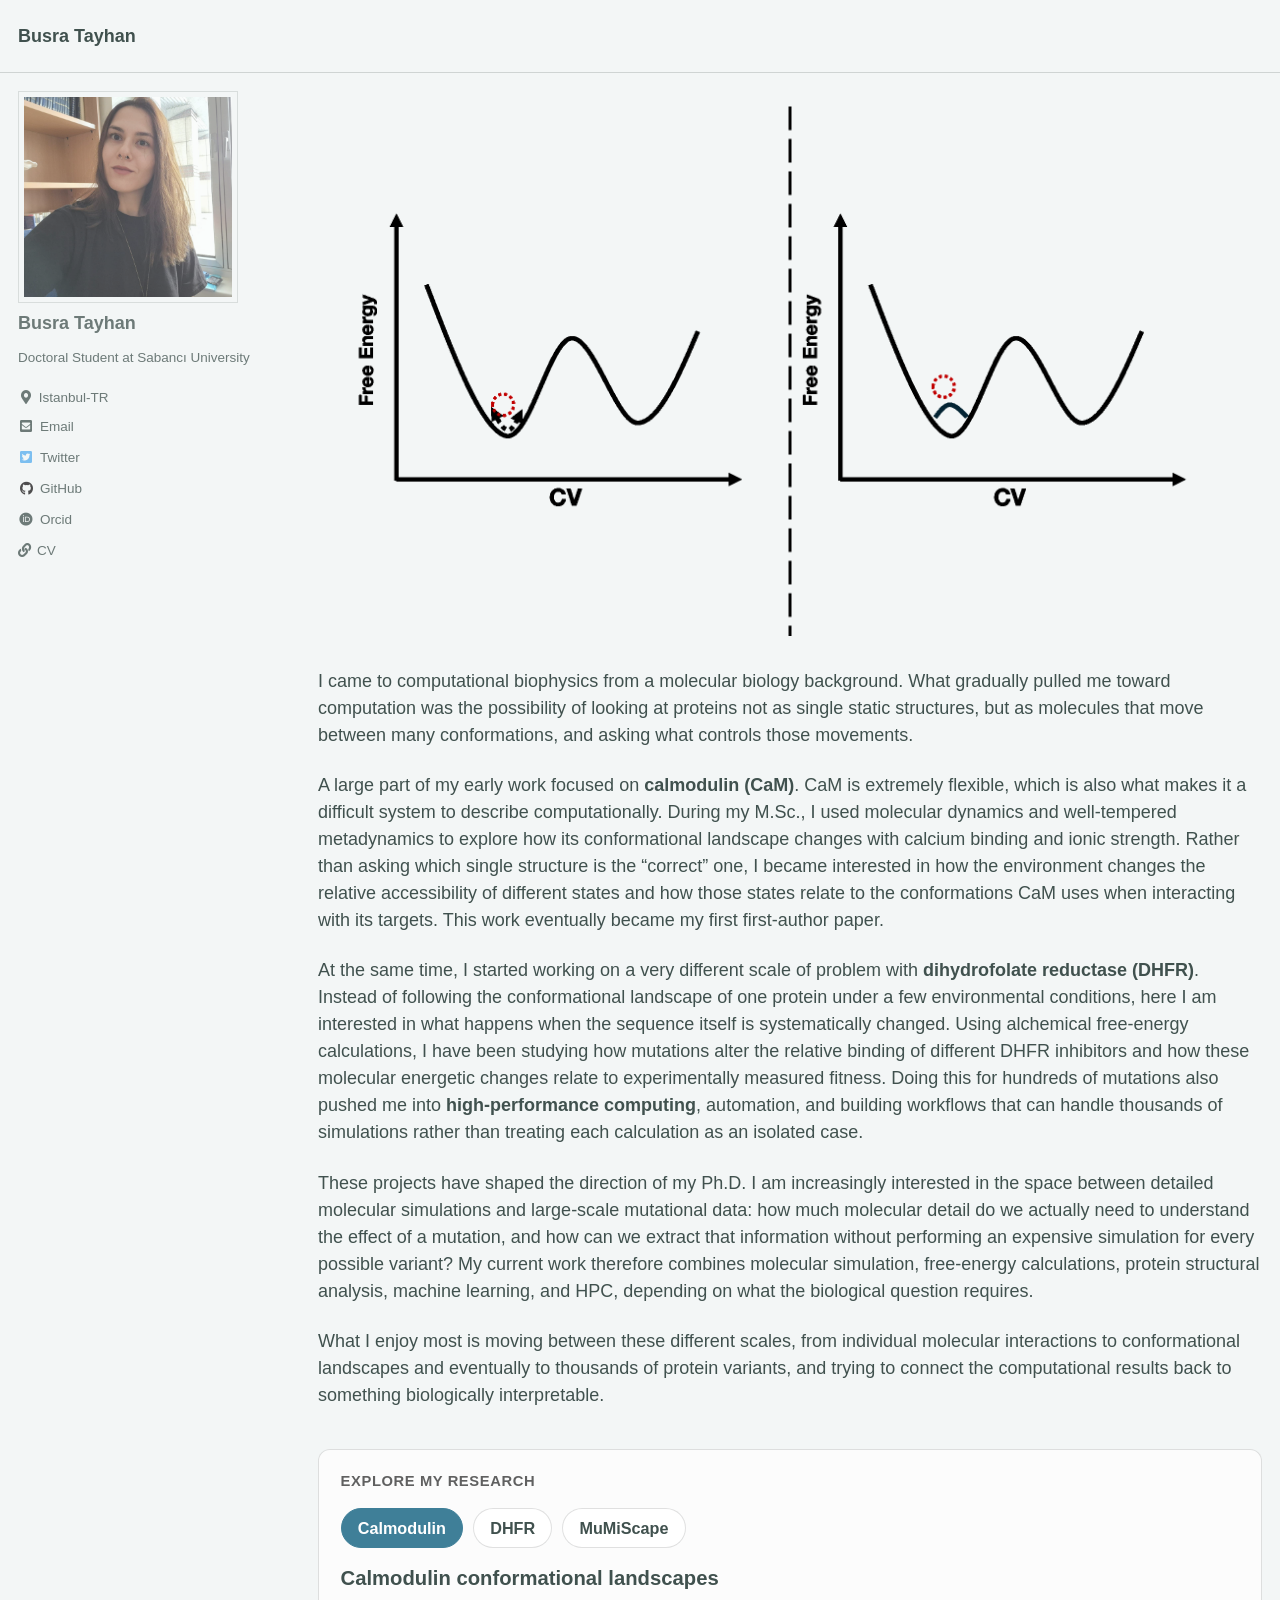
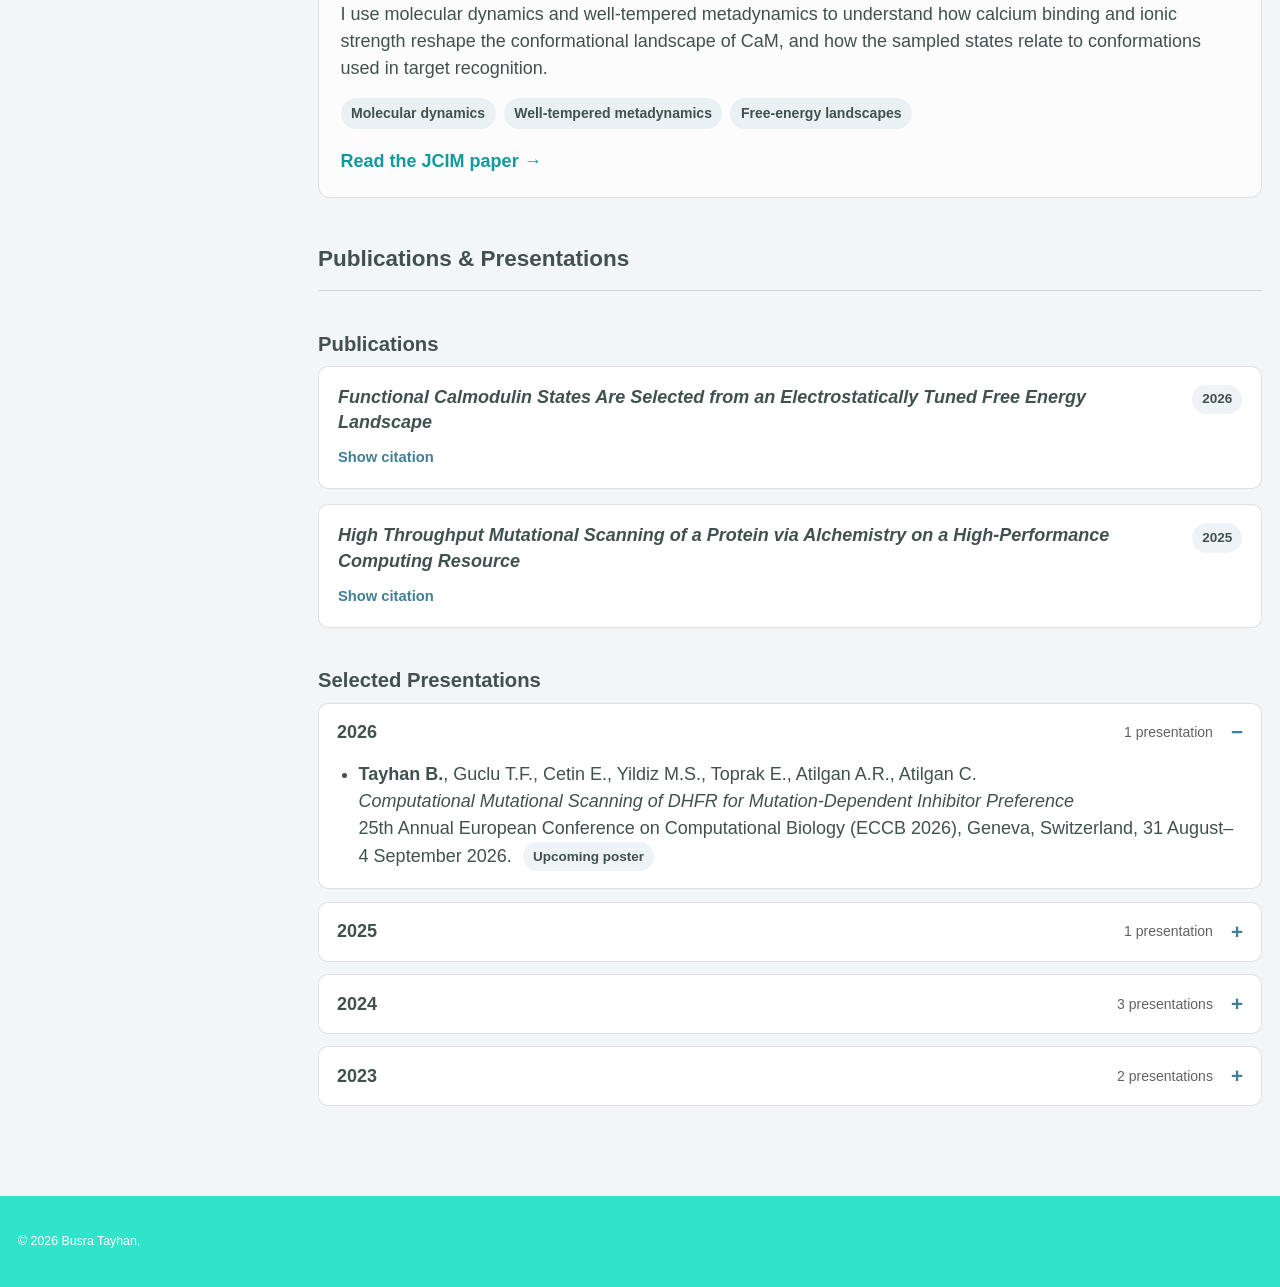
==== index.html @ dad6a7ab "Add files via upload" ====
<!doctype html>
<!--
  Minimal Mistakes Jekyll Theme 4.24.0 by Michael Rose
  Copyright 2013-2020 Michael Rose - mademistakes.com | @mmistakes
  Free for personal and commercial use under the MIT license
  https://github.com/mmistakes/minimal-mistakes/blob/master/LICENSE
-->
<html lang="en" class="no-js">
  <head>
    <meta charset="utf-8">

<!-- begin _includes/seo.html --><title>  Busra Tayhan</title>
<meta name="description" content="">


  <meta name="author" content="Busra Tayhan">
  


<meta property="og:type" content="website">
<meta property="og:locale" content="en">
<meta property="og:site_name" content="Busra Tayhan">
<meta property="og:title" content="Busra Tayhan">
<meta property="og:url" content="https://btayhan.github.io/">












  

  


<link rel="canonical" href="https://btayhan.github.io/">




<script type="application/ld+json">
  {
    "@context": "https://schema.org",
    
      "@type": "Person",
      "name": "Busra Tayhan",
      "url": "https://btayhan.github.io/"
    
  }
</script>







<!-- end _includes/seo.html -->



  <link href="/feed.xml" type="application/atom+xml" rel="alternate" title="Busra Tayhan Feed">


<!-- https://t.co/dKP3o1e -->
<meta name="viewport" content="width=device-width, initial-scale=1.0">

<script>
  document.documentElement.className = document.documentElement.className.replace(/\bno-js\b/g, '') + ' js ';
</script>

<!-- For all browsers -->
<link rel="stylesheet" href="/assets/css/main.css">
<link rel="preload" href="https://cdn.jsdelivr.net/npm/@fortawesome/fontawesome-free@5/css/all.min.css" as="style" onload="this.onload=null;this.rel='stylesheet'">
<noscript><link rel="stylesheet" href="https://cdn.jsdelivr.net/npm/@fortawesome/fontawesome-free@5/css/all.min.css"></noscript>



    <!-- start custom head snippets -->

<!-- insert favicons. use https://realfavicongenerator.net/ -->

<!-- end custom head snippets -->

    <link rel="icon" href="./images/favicon.png" type="image/png">

    <style>
      :root {
        --bt-accent: #3f7f98;
        --bt-accent-soft: rgba(63, 127, 152, 0.09);
        --bt-border: rgba(0, 0, 0, 0.12);
        --bt-muted: rgba(0, 0, 0, 0.62);
      }

      .author__avatar img,
      .author__avatar img.u-photo {
        width: 220px !important;
        max-width: 220px !important;
        height: auto !important;
        border-radius: 0 !important;
        object-fit: contain !important;
        display: block !important;
      }

      .hero-gif {
        margin: 0 0 1.75rem;
        overflow: visible;
        border: 0;
        border-radius: 0;
        background: transparent;
      }

      .hero-gif img {
        display: block;
        width: 100%;
        height: auto;
        margin: 0;
        background: transparent;
        transition: transform 500ms ease;
      }

      .hero-gif:hover img {
        transform: scale(1.012);
      }

      .research-explorer {
        margin: 2.2rem 0 2.6rem;
        padding: 1.15rem 1.2rem 1.25rem;
        border: 1px solid var(--bt-border);
        border-radius: 12px;
        background: rgba(255, 255, 255, 0.7);
      }

      .research-explorer__label {
        margin: 0 0 0.85rem;
        font-size: 0.82rem;
        font-weight: 700;
        letter-spacing: 0.04em;
        text-transform: uppercase;
        color: var(--bt-muted);
      }

      .research-tabs {
        display: flex;
        flex-wrap: wrap;
        gap: 0.55rem;
        margin-bottom: 1rem;
      }

      .research-tab {
        appearance: none;
        border: 1px solid var(--bt-border);
        border-radius: 999px;
        background: #fff;
        color: inherit;
        cursor: pointer;
        font: inherit;
        font-size: 0.9rem;
        font-weight: 700;
        line-height: 1;
        padding: 0.62rem 0.9rem;
        transition: transform 160ms ease, border-color 160ms ease, background 160ms ease, color 160ms ease;
      }

      .research-tab:hover {
        transform: translateY(-1px);
        border-color: var(--bt-accent);
      }

      .research-tab[aria-selected="true"] {
        border-color: var(--bt-accent);
        background: var(--bt-accent);
        color: #fff;
      }

      .research-panel {
        min-height: 9rem;
      }

      .research-panel[hidden] {
        display: none;
      }

      .research-panel h3 {
        margin: 0 0 0.55rem;
      }

      .research-panel p {
        margin: 0.45rem 0;
      }

      .method-chips {
        display: flex;
        flex-wrap: wrap;
        gap: 0.45rem;
        margin: 0.9rem 0 0.5rem;
      }

      .method-chip {
        display: inline-block;
        padding: 0.28rem 0.58rem;
        border-radius: 999px;
        background: var(--bt-accent-soft);
        color: inherit;
        font-size: 0.78rem;
        font-weight: 650;
      }

      .research-link {
        display: inline-block;
        margin-top: 0.55rem;
        font-weight: 700;
        text-decoration: none;
      }

      .research-link:hover {
        text-decoration: underline;
      }

      .publication-grid {
        display: grid;
        gap: 0.85rem;
        margin: 0 0 2rem;
      }

      .pub-card {
        border: 1px solid var(--bt-border);
        border-radius: 10px;
        padding: 1rem 1.05rem;
        background: #fff;
        transition: transform 160ms ease, border-color 160ms ease;
      }

      .pub-card:hover {
        transform: translateY(-2px);
        border-color: var(--bt-accent);
      }

      .pub-card__topline {
        display: flex;
        align-items: flex-start;
        justify-content: space-between;
        gap: 0.8rem;
      }

      .pub-card__title {
        margin: 0;
        font-weight: 700;
        line-height: 1.4;
      }

      .pub-year,
      .presentation-badge {
        flex: 0 0 auto;
        display: inline-block;
        border-radius: 999px;
        background: var(--bt-accent-soft);
        padding: 0.25rem 0.55rem;
        font-size: 0.75rem;
        font-weight: 700;
        white-space: nowrap;
      }

      .pub-toggle {
        margin-top: 0.6rem;
        padding: 0;
        border: 0;
        background: transparent;
        color: var(--bt-accent);
        cursor: pointer;
        font: inherit;
        font-size: 0.82rem;
        font-weight: 700;
      }

      .pub-toggle:hover {
        text-decoration: underline;
      }

      .pub-details {
        margin-top: 0.75rem;
        padding-top: 0.75rem;
        border-top: 1px solid var(--bt-border);
        font-size: 0.92rem;
      }

      .pub-details p {
        margin: 0.35rem 0;
      }

      .year-groups {
        display: grid;
        gap: 0.7rem;
      }

      .year-group {
        border: 1px solid var(--bt-border);
        border-radius: 10px;
        background: #fff;
        overflow: hidden;
      }

      .year-group summary {
        display: flex;
        align-items: center;
        justify-content: space-between;
        gap: 1rem;
        cursor: pointer;
        list-style: none;
        padding: 0.85rem 1rem;
        font-weight: 700;
      }

      .year-group summary::-webkit-details-marker {
        display: none;
      }

      .year-group summary::after {
        content: "+";
        color: var(--bt-accent);
        font-size: 1.15rem;
        line-height: 1;
      }

      .year-group[open] summary::after {
        content: "−";
      }

      .year-count {
        margin-left: auto;
        color: var(--bt-muted);
        font-size: 0.78rem;
        font-weight: 500;
      }

      .presentation-list {
        margin: 0;
        padding: 0 1rem 0.95rem 2.2rem;
      }

      .presentation-list li {
        margin-bottom: 0.9rem;
      }

      .presentation-list li:last-child {
        margin-bottom: 0;
      }

      .presentation-badge {
        margin-left: 0.35rem;
        vertical-align: 0.1em;
      }

      .archive a,
      .author__urls a {
        transition: opacity 160ms ease, transform 160ms ease;
      }

      .author__urls a:hover {
        opacity: 0.74;
      }

      .js .reveal-on-scroll {
        opacity: 0;
        transform: translateY(12px);
        transition: opacity 520ms ease, transform 520ms ease;
      }

      .js .reveal-on-scroll.is-visible {
        opacity: 1;
        transform: translateY(0);
      }

      .back-to-top {
        position: fixed;
        right: 1rem;
        bottom: 1rem;
        z-index: 20;
        width: 42px;
        height: 42px;
        border: 1px solid var(--bt-border);
        border-radius: 50%;
        background: rgba(255, 255, 255, 0.94);
        color: var(--bt-accent);
        cursor: pointer;
        font-size: 1.05rem;
        opacity: 0;
        pointer-events: none;
        transform: translateY(8px);
        transition: opacity 180ms ease, transform 180ms ease, border-color 180ms ease;
      }

      .back-to-top:hover {
        border-color: var(--bt-accent);
      }

      .back-to-top.is-visible {
        opacity: 1;
        pointer-events: auto;
        transform: translateY(0);
      }

      @media (max-width: 600px) {
        .research-explorer {
          padding: 1rem;
        }

        .pub-card__topline {
          display: block;
        }

        .pub-year {
          margin-top: 0.55rem;
        }

        .year-count {
          display: none;
        }
      }

      @media (prefers-reduced-motion: reduce) {
        *,
        *::before,
        *::after {
          scroll-behavior: auto !important;
          transition-duration: 0.01ms !important;
          animation-duration: 0.01ms !important;
          animation-iteration-count: 1 !important;
        }

        .js .reveal-on-scroll {
          opacity: 1;
          transform: none;
        }
      }
    </style>
  </head>

  <body class="layout--archive wide">
    <nav class="skip-links">
  <ul>
    <li><a href="#site-nav" class="screen-reader-shortcut">Skip to primary navigation</a></li>
    <li><a href="#main" class="screen-reader-shortcut">Skip to content</a></li>
    <li><a href="#footer" class="screen-reader-shortcut">Skip to footer</a></li>
  </ul>
</nav>

    <!--[if lt IE 9]>
<div class="notice--danger align-center" style="margin: 0;">You are using an <strong>outdated</strong> browser. Please <a href="https://browsehappy.com/">upgrade your browser</a> to improve your experience.</div>
<![endif]-->

    

<div class="masthead">
  <div class="masthead__inner-wrap">
    <div class="masthead__menu">
      <nav id="site-nav" class="greedy-nav">
        
        <a class="site-title" href="/">
          Busra Tayhan
          
        </a>
        <ul class="visible-links"></ul>
        
        <button class="greedy-nav__toggle hidden" type="button">
          <span class="visually-hidden">Toggle menu</span>
          <div class="navicon"></div>
        </button>
        <ul class="hidden-links hidden"></ul>
      </nav>
    </div>
  </div>
</div>


    <div class="initial-content">
      



<div id="main" role="main">
  
  <div class="sidebar sticky">
  


<div itemscope itemtype="https://schema.org/Person" class="h-card">

  
    <div class="author__avatar">
      <a href="https://btayhan.github.io/">
        <img src="/images/busra_tayhan.jpeg" alt="Busra Tayhan" itemprop="image" class="u-photo">
      </a>
    </div>
  

  <div class="author__content">
    <h3 class="author__name p-name" itemprop="name">
      <a class="u-url" rel="me" href="https://btayhan.github.io/" itemprop="url">Busra Tayhan</a>
    </h3>
    
      <div class="author__bio p-note" itemprop="description">
        <p>Doctoral Student at Sabancı University</p>

      </div>
    
  </div>

  <div class="author__urls-wrapper">
    <button class="btn btn--inverse">Follow</button>
    <ul class="author__urls social-icons">
      
        <li itemprop="homeLocation" itemscope itemtype="https://schema.org/Place">
          <i class="fas fa-fw fa-map-marker-alt" aria-hidden="true"></i> <span itemprop="name" class="p-locality">Istanbul-TR</span>
        </li>
      

      
        
          
            <li><a href="mailto:busra.tayhan@sabanciuniv.edu" rel="nofollow noopener noreferrer me"><i class="fas fa-fw fa-envelope-square" aria-hidden="true"></i><span class="label">Email</span></a></li>
          
        
          
        
          
            <li><a href="https://x.com/Busratyhn" rel="nofollow noopener noreferrer me"><i class="fab fa-fw fa-twitter-square" aria-hidden="true"></i><span class="label">Twitter</span></a></li>
          
        
          
        
          
            <li><a href="https://github.com/btayhan" rel="nofollow noopener noreferrer me"><i class="fab fa-fw fa-github" aria-hidden="true"></i><span class="label">GitHub</span></a></li>
          
        
          
        
          
            <li><a href="https://orcid.org/0009-0004-6388-4170" rel="nofollow noopener noreferrer me"><i class="fab fa-fw fa-orcid" aria-hidden="true"></i><span class="label">Orcid</span></a></li>
          
        
          
            <li><a href="/cv_Busra_Tayhan.pdf" rel="nofollow noopener noreferrer me"><i class="fas fa-link" aria-hidden="true"></i><span class="label">CV</span></a></li>
          
        
      

      

      

      

      

      

      

      

      

      

      

      

      

      

      

      

      

      

      

      

      

      

      

      

      

      <!--
  <li>
    <a href="http://link-to-whatever-social-network.com/user/" itemprop="sameAs" rel="nofollow noopener noreferrer me">
      <i class="fas fa-fw" aria-hidden="true"></i> Custom Social Profile Link
    </a>
  </li>
-->
    </ul>
  </div>
</div>
  
  </div>



  <div class="archive">
    
      <h1 id="page-title" class="page__title"></h1>
    
    <div class="hero-gif">
      <img src="/images/busra_metad_gif_29_10.gif" alt="Molecular simulation workflow" />
    </div>

    <p>I came to computational biophysics from a molecular biology background. What gradually pulled me toward computation was the possibility of looking at proteins not as single static structures, but as molecules that move between many conformations, and asking what controls those movements.</p>

    <p>A large part of my early work focused on <strong>calmodulin (CaM)</strong>. CaM is extremely flexible, which is also what makes it a difficult system to describe computationally. During my M.Sc., I used molecular dynamics and well-tempered metadynamics to explore how its conformational landscape changes with calcium binding and ionic strength. Rather than asking which single structure is the “correct” one, I became interested in how the environment changes the relative accessibility of different states and how those states relate to the conformations CaM uses when interacting with its targets. This work eventually became my first first-author paper.</p>

    <p>At the same time, I started working on a very different scale of problem with <strong>dihydrofolate reductase (DHFR)</strong>. Instead of following the conformational landscape of one protein under a few environmental conditions, here I am interested in what happens when the sequence itself is systematically changed. Using alchemical free-energy calculations, I have been studying how mutations alter the relative binding of different DHFR inhibitors and how these molecular energetic changes relate to experimentally measured fitness. Doing this for hundreds of mutations also pushed me into <strong>high-performance computing</strong>, automation, and building workflows that can handle thousands of simulations rather than treating each calculation as an isolated case.</p>

    <p>These projects have shaped the direction of my Ph.D. I am increasingly interested in the space between detailed molecular simulations and large-scale mutational data: how much molecular detail do we actually need to understand the effect of a mutation, and how can we extract that information without performing an expensive simulation for every possible variant? My current work therefore combines molecular simulation, free-energy calculations, protein structural analysis, machine learning, and HPC, depending on what the biological question requires.</p>

    <p>What I enjoy most is moving between these different scales, from individual molecular interactions to conformational landscapes and eventually to thousands of protein variants, and trying to connect the computational results back to something biologically interpretable.</p>

    <section class="research-explorer" aria-labelledby="research-explorer-label">
      <p class="research-explorer__label" id="research-explorer-label">Explore my research</p>
      <div class="research-tabs" role="tablist" aria-label="Research projects">
        <button class="research-tab" type="button" role="tab" aria-selected="true" aria-controls="panel-cam" id="tab-cam" data-panel="panel-cam">Calmodulin</button>
        <button class="research-tab" type="button" role="tab" aria-selected="false" aria-controls="panel-dhfr" id="tab-dhfr" data-panel="panel-dhfr">DHFR</button>
        <button class="research-tab" type="button" role="tab" aria-selected="false" aria-controls="panel-mumiscape" id="tab-mumiscape" data-panel="panel-mumiscape">MuMiScape</button>
      </div>

      <div class="research-panel" id="panel-cam" role="tabpanel" aria-labelledby="tab-cam">
        <h3>Calmodulin conformational landscapes</h3>
        <p>I use molecular dynamics and well-tempered metadynamics to understand how calcium binding and ionic strength reshape the conformational landscape of CaM, and how the sampled states relate to conformations used in target recognition.</p>
        <div class="method-chips" aria-label="Calmodulin methods">
          <span class="method-chip">Molecular dynamics</span>
          <span class="method-chip">Well-tempered metadynamics</span>
          <span class="method-chip">Free-energy landscapes</span>
        </div>
        <a class="research-link" href="https://doi.org/10.1021/acs.jcim.6c00532">Read the JCIM paper →</a>
      </div>

      <div class="research-panel" id="panel-dhfr" role="tabpanel" aria-labelledby="tab-dhfr" hidden>
        <h3>DHFR mutational scanning</h3>
        <p>I use alchemical free-energy perturbation calculations and large-scale HPC workflows to study how mutations alter inhibitor preference in DHFR, and how these molecular energetic effects compare with experimentally measured fitness.</p>
        <div class="method-chips" aria-label="DHFR methods">
          <span class="method-chip">Free-energy perturbation</span>
          <span class="method-chip">High-performance computing</span>
          <span class="method-chip">Mutational scanning</span>
        </div>
        <a class="research-link" href="https://doi.org/10.1002/cpe.8371">Read the FEP pipeline paper →</a>
      </div>

      <div class="research-panel" id="panel-mumiscape" role="tabpanel" aria-labelledby="tab-mumiscape" hidden>
        <h3>MuMiScape</h3>
        <p>My Ph.D. is expanding toward computational mutational landscapes, combining efficient structure-based mutation modeling, molecular simulations, and machine learning to connect sequence changes with protein fitness and function.</p>
        <div class="method-chips" aria-label="MuMiScape methods">
          <span class="method-chip">Mutation modeling</span>
          <span class="method-chip">Machine learning</span>
          <span class="method-chip">Protein structural analysis</span>
        </div>
      </div>
    </section>

    <h2 id="publications-presentations">Publications &amp; Presentations</h2>
    <hr />

    <h3>Publications</h3>
    <div class="publication-grid">
      <article class="pub-card">
        <div class="pub-card__topline">
          <p class="pub-card__title"><em>Functional Calmodulin States Are Selected from an Electrostatically Tuned Free Energy Landscape</em></p>
          <span class="pub-year">2026</span>
        </div>
        <button class="pub-toggle" type="button" aria-expanded="false" aria-controls="pub-cam-details">Show citation</button>
        <div class="pub-details" id="pub-cam-details" hidden>
          <p><strong>Tayhan B.</strong>, Horozoglu S., Atilgan A.R., Atilgan C.</p>
          <p><em>Journal of Chemical Information and Modeling</em>, 2026, 66(11), 6602–6616.</p>
          <p><a href="https://doi.org/10.1021/acs.jcim.6c00532">https://doi.org/10.1021/acs.jcim.6c00532</a></p>
        </div>
      </article>

      <article class="pub-card">
        <div class="pub-card__topline">
          <p class="pub-card__title"><em>High Throughput Mutational Scanning of a Protein via Alchemistry on a High-Performance Computing Resource</em></p>
          <span class="pub-year">2025</span>
        </div>
        <button class="pub-toggle" type="button" aria-expanded="false" aria-controls="pub-dhfr-details">Show citation</button>
        <div class="pub-details" id="pub-dhfr-details" hidden>
          <p>Guclu T.F., <strong>Tayhan B.</strong>, Cetin E., Atilgan A.R., Atilgan C.</p>
          <p><em>Concurrency and Computation: Practice and Experience</em>, 2025, 37:e8371.</p>
          <p><a href="https://doi.org/10.1002/cpe.8371">https://doi.org/10.1002/cpe.8371</a></p>
        </div>
      </article>
    </div>

    <h3>Selected Presentations</h3>
    <div class="year-groups">
      <details class="year-group" open>
        <summary><span>2026</span><span class="year-count">1 presentation</span></summary>
        <ul class="presentation-list">
          <li><strong>Tayhan B.</strong>, Guclu T.F., Cetin E., Yildiz M.S., Toprak E., Atilgan A.R., Atilgan C.<br />
          <em>Computational Mutational Scanning of DHFR for Mutation-Dependent Inhibitor Preference</em><br />
          25th Annual European Conference on Computational Biology (ECCB 2026), Geneva, Switzerland, 31 August–4 September 2026. <span class="presentation-badge">Upcoming poster</span></li>
        </ul>
      </details>

      <details class="year-group">
        <summary><span>2025</span><span class="year-count">1 presentation</span></summary>
        <ul class="presentation-list">
          <li><strong>Tayhan B.</strong>, Horozoglu S., Coban D., Atilgan A.R., Atilgan C.<br />
          <em>Regulatory Conformations of Calmodulin Modulated by Calcium Binding and Salt Concentration Variations</em><br />
          HIBIT 2025, 18th International Symposium on Health Informatics and Bioinformatics, Istanbul, Türkiye, 31 October 2025. <span class="presentation-badge">Selected talk</span></li>
        </ul>
      </details>

      <details class="year-group">
        <summary><span>2024</span><span class="year-count">3 presentations</span></summary>
        <ul class="presentation-list">
          <li><strong>Tayhan B.</strong>, Horozoglu S., Coban D., Atilgan A.R., Atilgan C.<br />
          <em>Mapping Conformational Dynamics Across Environmental Shifts</em><br />
          14th Chemical Physics Congress, Edirne, Turkey, September 2024. <span class="presentation-badge">Selected talk</span></li>

          <li><strong>Tayhan B.</strong>, Atilgan A.R., Atilgan C.<br />
          <em>Protean Nature of Calmodulin: Mapping Conformational Dynamics Across Environmental Shifts</em><br />
          ECCB 2024, Turku, Finland, September 2024. <span class="presentation-badge">Poster</span></li>

          <li>Guclu T.F., <strong>Tayhan B.</strong>, Cetin E., Atilgan A.R., Atilgan C.<br />
          <em>High Throughput Mutational Scanning of a Protein via Alchemistry on a High-Performance Computing Resource</em><br />
          Basarim 2024 8th High-Performance Computing Conference, Ankara, Turkey, May 2024. <span class="presentation-badge">Selected talk</span></li>
        </ul>
      </details>

      <details class="year-group">
        <summary><span>2023</span><span class="year-count">2 presentations</span></summary>
        <ul class="presentation-list">
          <li><strong>Tayhan B.</strong>, Atilgan A.R., Atilgan C.<br />
          <em>The Effect of Conformational Dynamics on Calmodulin-Mediated Sensor Activity</em><br />
          9th International BAU Drug Design Congress, Istanbul, Turkey, November 2023. <span class="presentation-badge">Selected talk</span></li>

          <li><strong>Tayhan B.</strong>, Atilgan A.R., Atilgan C.<br />
          <em>Conformational Effects of Calcium Stripping from Calmodulin</em><br />
          HIBIT 2023, Ankara, Turkey, October 2023. <span class="presentation-badge">Selected talk</span></li>
        </ul>
      </details>
    </div>
  </div>
</div>
    </div>

    

    <button class="back-to-top" type="button" aria-label="Back to top" title="Back to top">↑</button>

    <div id="footer" class="page__footer">
      <footer>
        <!-- start custom footer snippets -->

<!-- end custom footer snippets -->
        

<div class="page__footer-copyright">&copy; 2026 Busra Tayhan.</div>

      </footer>
    </div>

    
  <script>
    (function () {
      var tabs = Array.prototype.slice.call(document.querySelectorAll('.research-tab'));
      var panels = Array.prototype.slice.call(document.querySelectorAll('.research-panel'));

      tabs.forEach(function (tab) {
        tab.addEventListener('click', function () {
          var targetId = tab.getAttribute('data-panel');
          tabs.forEach(function (item) {
            item.setAttribute('aria-selected', item === tab ? 'true' : 'false');
          });
          panels.forEach(function (panel) {
            panel.hidden = panel.id !== targetId;
          });
        });

        tab.addEventListener('keydown', function (event) {
          if (event.key !== 'ArrowLeft' && event.key !== 'ArrowRight') return;
          event.preventDefault();
          var current = tabs.indexOf(tab);
          var next = event.key === 'ArrowRight' ? current + 1 : current - 1;
          if (next < 0) next = tabs.length - 1;
          if (next >= tabs.length) next = 0;
          tabs[next].focus();
          tabs[next].click();
        });
      });

      Array.prototype.slice.call(document.querySelectorAll('.pub-toggle')).forEach(function (button) {
        button.addEventListener('click', function () {
          var details = document.getElementById(button.getAttribute('aria-controls'));
          var isOpen = button.getAttribute('aria-expanded') === 'true';
          button.setAttribute('aria-expanded', isOpen ? 'false' : 'true');
          button.textContent = isOpen ? 'Show citation' : 'Hide citation';
          details.hidden = isOpen;
        });
      });

      var revealTargets = document.querySelectorAll('.archive > p, .hero-gif, .research-explorer, .archive > h2, .archive > h3, .pub-card, .year-group');
      Array.prototype.forEach.call(revealTargets, function (element) {
        element.classList.add('reveal-on-scroll');
      });

      if ('IntersectionObserver' in window && !window.matchMedia('(prefers-reduced-motion: reduce)').matches) {
        var observer = new IntersectionObserver(function (entries, instance) {
          entries.forEach(function (entry) {
            if (entry.isIntersecting) {
              entry.target.classList.add('is-visible');
              instance.unobserve(entry.target);
            }
          });
        }, { threshold: 0.08, rootMargin: '0px 0px -35px 0px' });

        Array.prototype.forEach.call(revealTargets, function (element) {
          observer.observe(element);
        });
      } else {
        Array.prototype.forEach.call(revealTargets, function (element) {
          element.classList.add('is-visible');
        });
      }

      var backToTop = document.querySelector('.back-to-top');
      function updateBackToTop() {
        if (window.scrollY > 500) {
          backToTop.classList.add('is-visible');
        } else {
          backToTop.classList.remove('is-visible');
        }
      }
      window.addEventListener('scroll', updateBackToTop, { passive: true });
      updateBackToTop();

      backToTop.addEventListener('click', function () {
        window.scrollTo({ top: 0, behavior: 'smooth' });
      });
    }());
  </script>

  <script src="/assets/js/main.min.js"></script>










  </body>
</html>
---- assets/css/main.css ----
.page__footer{color:#fff !important}.page__footer-follow .social-icons i,.page__footer-follow .social-icons .svg-inline--fa{color:inherit}/*!
 * Minimal Mistakes Jekyll Theme 4.24.0 by Michael Rose
 * Copyright 2013-2020 Michael Rose - mademistakes.com | @mmistakes
 * Licensed under MIT (https://github.com/mmistakes/minimal-mistakes/blob/master/LICENSE)
*/.mfp-counter{font-family:Georgia,Times,serif}.mfp-bg{top:0;left:0;width:100%;height:100%;z-index:1042;overflow:hidden;position:fixed;background:#000;opacity:.8;filter:alpha(opacity=80)}.mfp-wrap{top:0;left:0;width:100%;height:100%;z-index:1043;position:fixed;outline:none !important;-webkit-backface-visibility:hidden}.mfp-container{text-align:center;position:absolute;width:100%;height:100%;left:0;top:0;padding:0 8px;-webkit-box-sizing:border-box;-moz-box-sizing:border-box;box-sizing:border-box}.mfp-container:before{content:'';display:inline-block;height:100%;vertical-align:middle}.mfp-align-top .mfp-container:before{display:none}.mfp-content{position:relative;display:inline-block;vertical-align:middle;margin:0 auto;text-align:left;z-index:1045}.mfp-inline-holder .mfp-content,.mfp-ajax-holder .mfp-content{width:100%;cursor:auto}.mfp-ajax-cur{cursor:progress}.mfp-zoom-out-cur,.mfp-zoom-out-cur .mfp-image-holder .mfp-close{cursor:-moz-zoom-out;cursor:-webkit-zoom-out;cursor:zoom-out}.mfp-zoom{cursor:pointer;cursor:-webkit-zoom-in;cursor:-moz-zoom-in;cursor:zoom-in}.mfp-auto-cursor .mfp-content{cursor:auto}.mfp-close,.mfp-arrow,.mfp-preloader,.mfp-counter{-webkit-user-select:none;-moz-user-select:none;user-select:none}.mfp-loading.mfp-figure{display:none}.mfp-hide{display:none !important}.mfp-preloader{color:#ccc;position:absolute;top:50%;width:auto;text-align:center;margin-top:-0.8em;left:8px;right:8px;z-index:1044}.mfp-preloader a{color:#ccc}.mfp-preloader a:hover{color:#fff}.mfp-s-ready .mfp-preloader{display:none}.mfp-s-error .mfp-content{display:none}button.mfp-close,button.mfp-arrow{overflow:visible;cursor:pointer;background:transparent;border:0;-webkit-appearance:none;display:block;outline:none;padding:0;z-index:1046;-webkit-box-shadow:none;box-shadow:none}button::-moz-focus-inner{padding:0;border:0}.mfp-close{width:44px;height:44px;line-height:44px;position:absolute;right:0;top:0;text-decoration:none;text-align:center;opacity:1;filter:alpha(opacity=100);padding:0 0 18px 10px;color:#fff;font-style:normal;font-size:28px;font-family:Georgia,Times,serif}.mfp-close:hover,.mfp-close:focus{opacity:1;filter:alpha(opacity=100)}.mfp-close:active{top:1px}.mfp-close-btn-in .mfp-close{color:#fff}.mfp-image-holder .mfp-close,.mfp-iframe-holder .mfp-close{color:#fff;right:-6px;text-align:right;padding-right:6px;width:100%}.mfp-counter{position:absolute;top:0;right:0;color:#ccc;font-size:12px;line-height:18px}.mfp-arrow{position:absolute;opacity:1;filter:alpha(opacity=100);margin:0;top:50%;margin-top:-55px;padding:0;width:90px;height:110px;-webkit-tap-highlight-color:rgba(0,0,0,0)}.mfp-arrow:active{margin-top:-54px}.mfp-arrow:hover,.mfp-arrow:focus{opacity:1;filter:alpha(opacity=100)}.mfp-arrow:before,.mfp-arrow:after,.mfp-arrow .mfp-b,.mfp-arrow .mfp-a{content:'';display:block;width:0;height:0;position:absolute;left:0;top:0;margin-top:35px;margin-left:35px;border:medium inset transparent}.mfp-arrow:after,.mfp-arrow .mfp-a{border-top-width:13px;border-bottom-width:13px;top:8px}.mfp-arrow:before,.mfp-arrow .mfp-b{border-top-width:21px;border-bottom-width:21px;opacity:0.7}.mfp-arrow-left{left:0}.mfp-arrow-left:after,.mfp-arrow-left .mfp-a{border-right:17px solid #fff;margin-left:31px}.mfp-arrow-left:before,.mfp-arrow-left .mfp-b{margin-left:25px;border-right:27px solid #fff}.mfp-arrow-right{right:0}.mfp-arrow-right:after,.mfp-arrow-right .mfp-a{border-left:17px solid #fff;margin-left:39px}.mfp-arrow-right:before,.mfp-arrow-right .mfp-b{border-left:27px solid #fff}.mfp-iframe-holder{padding-top:40px;padding-bottom:40px}.mfp-iframe-holder .mfp-content{line-height:0;width:100%;max-width:900px}.mfp-iframe-holder .mfp-close{top:-40px}.mfp-iframe-scaler{width:100%;height:0;overflow:hidden;padding-top:56.25%}.mfp-iframe-scaler iframe{position:absolute;display:block;top:0;left:0;width:100%;height:100%;box-shadow:0 0 8px rgba(0,0,0,0.6);background:#000}img.mfp-img{width:auto;max-width:100%;height:auto;display:block;line-height:0;-webkit-box-sizing:border-box;-moz-box-sizing:border-box;box-sizing:border-box;padding:40px 0 40px;margin:0 auto}.mfp-figure{line-height:0}.mfp-figure:after{content:'';position:absolute;left:0;top:40px;bottom:40px;display:block;right:0;width:auto;height:auto;z-index:-1;box-shadow:0 0 8px rgba(0,0,0,0.6);background:#444}.mfp-figure small{color:#bdbdbd;display:block;font-size:12px;line-height:14px}.mfp-figure figure{margin:0}.mfp-figure figcaption{margin-top:0;margin-bottom:0}.mfp-bottom-bar{margin-top:-36px;position:absolute;top:100%;left:0;width:100%;cursor:auto}.mfp-title{text-align:left;line-height:18px;color:#f3f3f3;word-wrap:break-word;padding-right:36px}.mfp-image-holder .mfp-content{max-width:100%}.mfp-gallery .mfp-image-holder .mfp-figure{cursor:pointer}@media screen and (max-width: 800px) and (orientation: landscape),screen and (max-height: 300px){.mfp-img-mobile .mfp-image-holder{padding-left:0;padding-right:0}.mfp-img-mobile img.mfp-img{padding:0}.mfp-img-mobile .mfp-figure:after{top:0;bottom:0}.mfp-img-mobile .mfp-figure small{display:inline;margin-left:5px}.mfp-img-mobile .mfp-bottom-bar{background:rgba(0,0,0,0.6);bottom:0;margin:0;top:auto;padding:3px 5px;position:fixed;-webkit-box-sizing:border-box;-moz-box-sizing:border-box;box-sizing:border-box}.mfp-img-mobile .mfp-bottom-bar:empty{padding:0}.mfp-img-mobile .mfp-counter{right:5px;top:3px}.mfp-img-mobile .mfp-close{top:0;right:0;width:35px;height:35px;line-height:35px;background:rgba(0,0,0,0.6);position:fixed;text-align:center;padding:0}}@media all and (max-width: 900px){.mfp-arrow{-webkit-transform:scale(0.75);transform:scale(0.75)}.mfp-arrow-left{-webkit-transform-origin:0;transform-origin:0}.mfp-arrow-right{-webkit-transform-origin:100%;transform-origin:100%}.mfp-container{padding-left:6px;padding-right:6px}}.mfp-ie7 .mfp-img{padding:0}.mfp-ie7 .mfp-bottom-bar{width:600px;left:50%;margin-left:-300px;margin-top:5px;padding-bottom:5px}.mfp-ie7 .mfp-container{padding:0}.mfp-ie7 .mfp-content{padding-top:44px}.mfp-ie7 .mfp-close{top:0;right:0;padding-top:0}button:focus,a:focus{outline:thin dotted #11999e;outline:5px auto #11999e;outline-offset:-2px}*{box-sizing:border-box}html{box-sizing:border-box;background-color:#f3f6f6;font-size:14px;-webkit-text-size-adjust:100%;-ms-text-size-adjust:100%}@media (min-width: 48em){html{font-size:14px}}@media (min-width: 64em){html{font-size:16px}}@media (min-width: 80em){html{font-size:18px}}body{margin:0}::-moz-selection{color:#fff;background:#000}::selection{color:#fff;background:#000}article,aside,details,figcaption,figure,footer,header,hgroup,main,nav,section{display:block}audio,canvas,video{display:inline-block;*display:inline;*zoom:1}audio:not([controls]){display:none}a{color:#11999e}a:hover,a:active{outline:0}sub,sup{position:relative;font-size:75%;line-height:0;vertical-align:baseline}sup{top:-0.5em}sub{bottom:-0.25em}img{max-width:100%;width:auto\9;height:auto;vertical-align:middle;border:0;-ms-interpolation-mode:bicubic}#map_canvas img,.google-maps img{max-width:none}button,input,select,textarea{margin:0;font-size:100%;vertical-align:middle}button,input{*overflow:visible;line-height:normal}button::-moz-focus-inner,input::-moz-focus-inner{padding:0;border:0}button,html input[type="button"],input[type="reset"],input[type="submit"]{-webkit-appearance:button;cursor:pointer}label,select,button,input[type="button"],input[type="reset"],input[type="submit"],input[type="radio"],input[type="checkbox"]{cursor:pointer}input[type="search"]{box-sizing:border-box;-webkit-appearance:textfield}input[type="search"]::-webkit-search-decoration,input[type="search"]::-webkit-search-cancel-button{-webkit-appearance:none}textarea{overflow:auto;vertical-align:top}html{position:relative;min-height:100%}body{margin:0;padding:0;color:#40514e;font-family:-apple-system,BlinkMacSystemFont,"Roboto","Segoe UI","Helvetica Neue","Lucida Grande",Arial,sans-serif;line-height:1.5}body.overflow--hidden{overflow:hidden}h1,h2,h3,h4,h5,h6{margin:2em 0 0.5em;line-height:1.2;font-family:-apple-system,BlinkMacSystemFont,"Roboto","Segoe UI","Helvetica Neue","Lucida Grande",Arial,sans-serif;font-weight:bold}h1{margin-top:0;font-size:1.563em}h2{font-size:1.25em}h3{font-size:1.125em}h4{font-size:1.0625em}h5{font-size:1.03125em}h6{font-size:1em}small,.small{font-size:.75em}p{margin-bottom:1.3em}u,ins{text-decoration:none;border-bottom:1px solid #40514e}u a,ins a{color:inherit}del a{color:inherit}p,pre,blockquote,ul,ol,dl,figure,table,fieldset{orphans:3;widows:3}abbr[title],abbr[data-original-title]{text-decoration:none;cursor:help;border-bottom:1px dotted #40514e}blockquote{margin:2em 1em 2em 0;padding-left:1em;padding-right:1em;font-style:italic;border-left:0.25em solid #11999e}blockquote cite{font-style:italic}blockquote cite:before{content:"\2014";padding-right:5px}a:visited{color:#35a8ad}a:hover{color:#0d7377;outline:0}tt,code,kbd,samp,pre{font-family:Monaco,Consolas,"Lucida Console",monospace}pre{overflow-x:auto}p>code,a>code,li>code,figcaption>code,td>code{padding-top:0.1rem;padding-bottom:0.1rem;font-size:0.8em;background:#fafafa;border-radius:4px}p>code:before,p>code:after,a>code:before,a>code:after,li>code:before,li>code:after,figcaption>code:before,figcaption>code:after,td>code:before,td>code:after{letter-spacing:-0.2em;content:"\00a0"}hr{display:block;margin:1em 0;border:0;border-top:1px solid #cfd4d3}ul li,ol li{margin-bottom:0.5em}li ul,li ol{margin-top:0.5em}figure{display:-webkit-box;display:flex;-webkit-box-pack:justify;justify-content:space-between;-webkit-box-align:start;align-items:flex-start;flex-wrap:wrap;margin:2em 0}figure img,figure iframe,figure .fluid-width-video-wrapper{margin-bottom:1em}figure img{width:100%;border-radius:4px;-webkit-transition:all 0.2s ease-in-out;transition:all 0.2s ease-in-out}figure>a{display:block}@media (min-width: 37.5em){figure.half>a,figure.half>img{width:calc(50% - 0.5em)}}figure.half figcaption{width:100%}@media (min-width: 37.5em){figure.third>a,figure.third>img{width:calc(33.3333% - 0.5em)}}figure.third figcaption{width:100%}figcaption{margin-bottom:0.5em;color:#40514e;font-family:Georgia,Times,serif;font-size:.75em}figcaption a{-webkit-transition:all 0.2s ease-in-out;transition:all 0.2s ease-in-out}figcaption a:hover{color:#0d7377}svg:not(:root){overflow:hidden}nav ul{margin:0;padding:0}nav li{list-style:none}nav a{text-decoration:none}nav ul li,nav ol li{margin-bottom:0}nav li ul,nav li ol{margin-top:0}b,i,strong,em,blockquote,p,q,span,figure,img,h1,h2,header,input,a,tr,td,form button,input[type="submit"],.btn,.highlight,.archive__item-teaser{-webkit-transition:all 0.2s ease-in-out;transition:all 0.2s ease-in-out}form{margin:0 0 5px 0;padding:1em;background-color:#f2f3f3}form fieldset{margin-bottom:5px;padding:0;border-width:0}form legend{display:block;width:100%;margin-bottom:10px;*margin-left:-7px;padding:0;color:#40514e;border:0;white-space:normal}form p{margin-bottom:2.5px}form ul{list-style-type:none;margin:0 0 5px 0;padding:0}form br{display:none}label,input,button,select,textarea{vertical-align:baseline;*vertical-align:middle}input,button,select,textarea{box-sizing:border-box;font-family:-apple-system,BlinkMacSystemFont,"Roboto","Segoe UI","Helvetica Neue","Lucida Grande",Arial,sans-serif}label{display:block;margin-bottom:0.25em;color:#40514e;cursor:pointer}label small{font-size:.75em}label input,label textarea,label select{display:block}input,textarea,select{display:inline-block;width:100%;padding:0.25em;margin-bottom:0.5em;color:#40514e;background-color:#f3f6f6;border:#cfd4d3;border-radius:4px;box-shadow:0 1px 1px rgba(0,0,0,0.125)}.input-mini{width:60px}.input-small{width:90px}input[type="image"],input[type="checkbox"],input[type="radio"]{width:auto;height:auto;padding:0;margin:3px 0;*margin-top:0;line-height:normal;cursor:pointer;border-radius:0;border:0 \9;box-shadow:none}input[type="checkbox"],input[type="radio"]{box-sizing:border-box;padding:0;*width:13px;*height:13px}input[type="image"]{border:0}input[type="file"]{width:auto;padding:initial;line-height:initial;border:initial;background-color:transparent;background-color:initial;box-shadow:none}input[type="button"],input[type="reset"],input[type="submit"]{width:auto;height:auto;cursor:pointer;*overflow:visible}select,input[type="file"]{*margin-top:4px}select{width:auto;background-color:#fff}select[multiple],select[size]{height:auto}textarea{resize:vertical;height:auto;overflow:auto;vertical-align:top}input[type="hidden"]{display:none}.form{position:relative}.radio,.checkbox{padding-left:18px;font-weight:normal}.radio input[type="radio"],.checkbox input[type="checkbox"]{float:left;margin-left:-18px}.radio.inline,.checkbox.inline{display:inline-block;padding-top:5px;margin-bottom:0;vertical-align:middle}.radio.inline+.radio.inline,.checkbox.inline+.checkbox.inline{margin-left:10px}input[disabled],select[disabled],textarea[disabled],input[readonly],select[readonly],textarea[readonly]{opacity:0.5;cursor:not-allowed}input:focus,textarea:focus{border-color:#11999e;outline:0;outline:thin dotted \9;box-shadow:inset 0 1px 3px rgba(64,81,78,0.06),0 0 5px rgba(17,153,158,0.7)}input[type="file"]:focus,input[type="radio"]:focus,input[type="checkbox"]:focus,select:focus{box-shadow:none}.help-block,.help-inline{color:#40514e}.help-block{display:block;margin-bottom:1em;line-height:1em}.help-inline{display:inline-block;vertical-align:middle;padding-left:5px}.form-group{margin-bottom:5px;padding:0;border-width:0}.form-inline input,.form-inline textarea,.form-inline select{display:inline-block;margin-bottom:0}.form-inline label{display:inline-block}.form-inline .radio,.form-inline .checkbox,.form-inline .radio{padding-left:0;margin-bottom:0;vertical-align:middle}.form-inline .radio input[type="radio"],.form-inline .checkbox input[type="checkbox"]{float:left;margin-left:0;margin-right:3px}.form-search input,.form-search textarea,.form-search select{display:inline-block;margin-bottom:0}.form-search .search-query{padding-left:14px;padding-right:14px;margin-bottom:0;border-radius:14px}.form-search label{display:inline-block}.form-search .radio,.form-search .checkbox,.form-inline .radio{padding-left:0;margin-bottom:0;vertical-align:middle}.form-search .radio input[type="radio"],.form-search .checkbox input[type="checkbox"]{float:left;margin-left:0;margin-right:3px}.form--loading:before{content:""}.form--loading .form__spinner{display:block}.form:before{position:absolute;top:0;left:0;width:100%;height:100%;background-color:rgba(255,255,255,0.7);z-index:10}.form__spinner{display:none;position:absolute;top:50%;left:50%;z-index:11}table{display:block;margin-bottom:1em;width:100%;font-family:-apple-system,BlinkMacSystemFont,"Roboto","Segoe UI","Helvetica Neue","Lucida Grande",Arial,sans-serif;font-size:.75em;border-collapse:collapse;overflow-x:auto}table+table{margin-top:1em}thead{background-color:#cfd4d3;border-bottom:2px solid #9b9f9e}th{padding:0.5em;font-weight:bold;text-align:left}td{padding:0.5em;border-bottom:1px solid #9b9f9e}tr,td,th{vertical-align:middle}@-webkit-keyframes intro{0%{opacity:0}100%{opacity:1}}@keyframes intro{0%{opacity:0}100%{opacity:1}}.btn{display:inline-block;margin-bottom:0.25em;padding:0.5em 1em;font-family:-apple-system,BlinkMacSystemFont,"Roboto","Segoe UI","Helvetica Neue","Lucida Grande",Arial,sans-serif;font-size:.75em;font-weight:bold;text-align:center;text-decoration:none;border-width:0;border-radius:4px;cursor:pointer}.btn .icon{margin-right:0.5em}.btn .icon+.hidden{margin-left:-0.5em}.btn--primary{background-color:#11999e;color:#fff}.btn--primary:visited{background-color:#11999e;color:#fff}.btn--primary:hover{background-color:#0e7a7e;color:#fff}.btn--inverse{background-color:#fff;color:#3d4144;border:1px solid #cfd4d3}.btn--inverse:visited{background-color:#fff;color:#3d4144}.btn--inverse:hover{background-color:#ccc;color:#3d4144}.btn--light-outline{background-color:rgba(0,0,0,0);color:#fff;border:1px solid #fff}.btn--light-outline:visited{background-color:rgba(0,0,0,0);color:#fff}.btn--light-outline:hover{background-color:rgba(0,0,0,0.2);color:#fff}.btn--success{background-color:#3fa63f;color:#fff}.btn--success:visited{background-color:#3fa63f;color:#fff}.btn--success:hover{background-color:#328532;color:#fff}.btn--warning{background-color:#d67f05;color:#fff}.btn--warning:visited{background-color:#d67f05;color:#fff}.btn--warning:hover{background-color:#ab6604;color:#fff}.btn--danger{background-color:#ee5f5b;color:#fff}.btn--danger:visited{background-color:#ee5f5b;color:#fff}.btn--danger:hover{background-color:#be4c49;color:#fff}.btn--info{background-color:#3b9cba;color:#fff}.btn--info:visited{background-color:#3b9cba;color:#fff}.btn--info:hover{background-color:#2f7d95;color:#fff}.btn--facebook{background-color:#3b5998;color:#fff}.btn--facebook:visited{background-color:#3b5998;color:#fff}.btn--facebook:hover{background-color:#2f477a;color:#fff}.btn--twitter{background-color:#55acee;color:#fff}.btn--twitter:visited{background-color:#55acee;color:#fff}.btn--twitter:hover{background-color:#448abe;color:#fff}.btn--linkedin{background-color:#007bb6;color:#fff}.btn--linkedin:visited{background-color:#007bb6;color:#fff}.btn--linkedin:hover{background-color:#006292;color:#fff}.btn--block{display:block;width:100%}.btn--block+.btn--block{margin-top:0.25em}.btn--disabled{pointer-events:none;cursor:not-allowed;filter:alpha(opacity=65);box-shadow:none;opacity:0.65}.btn--x-large{font-size:1.25em}.btn--large{font-size:1em}.btn--small{font-size:.6875em}.notice{margin:2em 0 !important;padding:1em;color:#40514e;font-family:-apple-system,BlinkMacSystemFont,"Roboto","Segoe UI","Helvetica Neue","Lucida Grande",Arial,sans-serif;font-size:.75em !important;text-indent:initial;background-color:#e8ebec;border-radius:4px;box-shadow:0 1px 1px rgba(189,193,196,0.25)}.notice h4{margin-top:0 !important;margin-bottom:0.75em;line-height:inherit}.page__content .notice h4{margin-bottom:0;font-size:1em}.notice p:last-child{margin-bottom:0 !important}.notice h4+p{margin-top:0;padding-top:0}.notice a{color:#aaaeb0}.notice a:hover{color:#5f6162}.notice code{background-color:#eef1f1}.notice pre code{background-color:inherit}.notice ul:last-child{margin-bottom:0}.notice--primary{margin:2em 0 !important;padding:1em;color:#40514e;font-family:-apple-system,BlinkMacSystemFont,"Roboto","Segoe UI","Helvetica Neue","Lucida Grande",Arial,sans-serif;font-size:.75em !important;text-indent:initial;background-color:#c6e3e4;border-radius:4px;box-shadow:0 1px 1px rgba(17,153,158,0.25)}.notice--primary h4{margin-top:0 !important;margin-bottom:0.75em;line-height:inherit}.page__content .notice--primary h4{margin-bottom:0;font-size:1em}.notice--primary p:last-child{margin-bottom:0 !important}.notice--primary h4+p{margin-top:0;padding-top:0}.notice--primary a{color:#0f8a8e}.notice--primary a:hover{color:#094d4f}.notice--primary code{background-color:#dceded}.notice--primary pre code{background-color:inherit}.notice--primary ul:last-child{margin-bottom:0}.notice--info{margin:2em 0 !important;padding:1em;color:#40514e;font-family:-apple-system,BlinkMacSystemFont,"Roboto","Segoe UI","Helvetica Neue","Lucida Grande",Arial,sans-serif;font-size:.75em !important;text-indent:initial;background-color:#cee4ea;border-radius:4px;box-shadow:0 1px 1px rgba(59,156,186,0.25)}.notice--info h4{margin-top:0 !important;margin-bottom:0.75em;line-height:inherit}.page__content .notice--info h4{margin-bottom:0;font-size:1em}.notice--info p:last-child{margin-bottom:0 !important}.notice--info h4+p{margin-top:0;padding-top:0}.notice--info a{color:#358ca7}.notice--info a:hover{color:#1e4e5d}.notice--info code{background-color:#e1edf0}.notice--info pre code{background-color:inherit}.notice--info ul:last-child{margin-bottom:0}.notice--warning{margin:2em 0 !important;padding:1em;color:#40514e;font-family:-apple-system,BlinkMacSystemFont,"Roboto","Segoe UI","Helvetica Neue","Lucida Grande",Arial,sans-serif;font-size:.75em !important;text-indent:initial;background-color:#eddec6;border-radius:4px;box-shadow:0 1px 1px rgba(214,127,5,0.25)}.notice--warning h4{margin-top:0 !important;margin-bottom:0.75em;line-height:inherit}.page__content .notice--warning h4{margin-bottom:0;font-size:1em}.notice--warning p:last-child{margin-bottom:0 !important}.notice--warning h4+p{margin-top:0;padding-top:0}.notice--warning a{color:#c17205}.notice--warning a:hover{color:#6b4003}.notice--warning code{background-color:#f0eade}.notice--warning pre code{background-color:inherit}.notice--warning ul:last-child{margin-bottom:0}.notice--success{margin:2em 0 !important;padding:1em;color:#40514e;font-family:-apple-system,BlinkMacSystemFont,"Roboto","Segoe UI","Helvetica Neue","Lucida Grande",Arial,sans-serif;font-size:.75em !important;text-indent:initial;background-color:#cfe6d1;border-radius:4px;box-shadow:0 1px 1px rgba(63,166,63,0.25)}.notice--success h4{margin-top:0 !important;margin-bottom:0.75em;line-height:inherit}.page__content .notice--success h4{margin-bottom:0;font-size:1em}.notice--success p:last-child{margin-bottom:0 !important}.notice--success h4+p{margin-top:0;padding-top:0}.notice--success a{color:#399539}.notice--success a:hover{color:#205320}.notice--success code{background-color:#e1eee4}.notice--success pre code{background-color:inherit}.notice--success ul:last-child{margin-bottom:0}.notice--danger{margin:2em 0 !important;padding:1em;color:#40514e;font-family:-apple-system,BlinkMacSystemFont,"Roboto","Segoe UI","Helvetica Neue","Lucida Grande",Arial,sans-serif;font-size:.75em !important;text-indent:initial;background-color:#f2d8d7;border-radius:4px;box-shadow:0 1px 1px rgba(238,95,91,0.25)}.notice--danger h4{margin-top:0 !important;margin-bottom:0.75em;line-height:inherit}.page__content .notice--danger h4{margin-bottom:0;font-size:1em}.notice--danger p:last-child{margin-bottom:0 !important}.notice--danger h4+p{margin-top:0;padding-top:0}.notice--danger a{color:#d65652}.notice--danger a:hover{color:#77302e}.notice--danger code{background-color:#f3e7e7}.notice--danger pre code{background-color:inherit}.notice--danger ul:last-child{margin-bottom:0}.masthead{position:relative;border-bottom:1px solid #cfd4d3;-webkit-animation:intro 0.3s both;animation:intro 0.3s both;-webkit-animation-delay:0.15s;animation-delay:0.15s;z-index:20}.masthead__inner-wrap{clear:both;margin-left:auto;margin-right:auto;padding:1em;max-width:100%;display:-webkit-box;display:-ms-flexbox;display:flex;-webkit-box-pack:justify;-ms-flex-pack:justify;justify-content:space-between;font-family:-apple-system,BlinkMacSystemFont,"Roboto","Segoe UI","Helvetica Neue","Lucida Grande",Arial,sans-serif}.masthead__inner-wrap::after{clear:both;content:"";display:table}@media (min-width: 80em){.masthead__inner-wrap{max-width:1280px}}.masthead__inner-wrap nav{z-index:10}.masthead__inner-wrap a{text-decoration:none}.site-logo img{max-height:2rem}.site-title{display:-webkit-box;display:-ms-flexbox;display:flex;-ms-flex-item-align:center;align-self:center;font-weight:bold}.site-subtitle{display:block;font-size:.625em}.masthead__menu{float:left;margin-left:0;margin-right:0;width:100%;clear:both}.masthead__menu .site-nav{margin-left:0}@media (min-width: 37.5em){.masthead__menu .site-nav{float:right}}.masthead__menu ul{margin:0;padding:0;clear:both;list-style-type:none}.masthead__menu-item{display:block;list-style-type:none;white-space:nowrap}.masthead__menu-item--lg{padding-right:2em;font-weight:700}.breadcrumbs{clear:both;margin:0 auto;max-width:100%;padding-left:1em;padding-right:1em;font-family:-apple-system,BlinkMacSystemFont,"Roboto","Segoe UI","Helvetica Neue","Lucida Grande",Arial,sans-serif;-webkit-animation:intro 0.3s both;animation:intro 0.3s both;-webkit-animation-delay:0.3s;animation-delay:0.3s}.breadcrumbs::after{clear:both;content:"";display:table}@media (min-width: 80em){.breadcrumbs{max-width:1280px}}.breadcrumbs ol{padding:0;list-style:none;font-size:.75em}@media (min-width: 64em){.breadcrumbs ol{float:right;width:calc(100% - 200px)}}@media (min-width: 80em){.breadcrumbs ol{width:calc(100% - 300px)}}.breadcrumbs li{display:inline}.breadcrumbs .current{font-weight:bold}.pagination{clear:both;float:left;margin-top:1em;padding-top:1em;width:100%}.pagination::after{clear:both;content:"";display:table}.pagination ul{margin:0;padding:0;list-style-type:none;font-family:-apple-system,BlinkMacSystemFont,"Roboto","Segoe UI","Helvetica Neue","Lucida Grande",Arial,sans-serif}.pagination li{display:block;float:left;margin-left:-1px}.pagination li a{display:block;margin-bottom:0.25em;padding:0.5em 1em;font-family:-apple-system,BlinkMacSystemFont,"Roboto","Segoe UI","Helvetica Neue","Lucida Grande",Arial,sans-serif;font-size:14px;font-weight:bold;line-height:1.5;text-align:center;text-decoration:none;color:#40514e;border:1px solid #9b9f9e;border-radius:0}.pagination li a:hover{color:#0d7377}.pagination li a.current,.pagination li a.current.disabled{color:#fff;background:#11999e}.pagination li a.disabled{color:rgba(64,81,78,0.5);pointer-events:none;cursor:not-allowed}.pagination li:first-child{margin-left:0}.pagination li:first-child a{border-top-left-radius:4px;border-bottom-left-radius:4px}.pagination li:last-child a{border-top-right-radius:4px;border-bottom-right-radius:4px}.pagination--pager{display:block;padding:1em 2em;float:left;width:50%;font-family:-apple-system,BlinkMacSystemFont,"Roboto","Segoe UI","Helvetica Neue","Lucida Grande",Arial,sans-serif;font-size:1em;font-weight:bold;text-align:center;text-decoration:none;color:#40514e;border:1px solid #9b9f9e;border-radius:4px}.pagination--pager:hover{background-color:#40514e;color:#fff}.pagination--pager:first-child{border-top-right-radius:0;border-bottom-right-radius:0}.pagination--pager:last-child{margin-left:-1px;border-top-left-radius:0;border-bottom-left-radius:0}.pagination--pager.disabled{color:rgba(64,81,78,0.5);pointer-events:none;cursor:not-allowed}.page__content+.pagination,.page__meta+.pagination,.comment__date+.pagination,.page__share+.pagination,.page__comments+.pagination{margin-top:2em;padding-top:2em;border-top:1px solid #cfd4d3}.greedy-nav{position:relative;display:-webkit-box;display:-ms-flexbox;display:flex;-webkit-box-align:center;-ms-flex-align:center;align-items:center;min-height:2em;background:#f3f6f6}.greedy-nav a{display:block;margin:0 1rem;color:#40514e;text-decoration:none;-webkit-transition:none;transition:none}.greedy-nav a:hover{color:#40514e}.greedy-nav a.site-logo{margin-left:0;margin-right:0.5rem}.greedy-nav a.site-title{margin-left:0}.greedy-nav img{-webkit-transition:none;transition:none}.greedy-nav__toggle{-ms-flex-item-align:center;align-self:center;height:2rem;border:0;outline:none;background-color:transparent;cursor:pointer}.greedy-nav .visible-links{display:-webkit-box;display:-ms-flexbox;display:flex;-webkit-box-pack:end;-ms-flex-pack:end;justify-content:flex-end;-webkit-box-flex:1;-ms-flex:1;flex:1;overflow:hidden}.greedy-nav .visible-links li{-webkit-box-flex:0;-ms-flex:none;flex:none}.greedy-nav .visible-links a{position:relative}.greedy-nav .visible-links a:before{content:"";position:absolute;left:0;bottom:0;height:4px;background:#11999e;width:100%;-webkit-transition:all 0.2s ease-in-out;transition:all 0.2s ease-in-out;-webkit-transform:scaleX(0) translate3d(0, 0, 0);transform:scaleX(0) translate3d(0, 0, 0)}.greedy-nav .visible-links a:hover:before{-webkit-transform:scaleX(1);-ms-transform:scaleX(1);transform:scaleX(1)}.greedy-nav .hidden-links{position:absolute;top:100%;right:0;margin-top:15px;padding:5px;border:1px solid #cfd4d3;border-radius:4px;background:#f3f6f6;-webkit-box-shadow:0 2px 4px 0 rgba(0,0,0,0.16),0 2px 10px 0 rgba(0,0,0,0.12);box-shadow:0 2px 4px 0 rgba(0,0,0,0.16),0 2px 10px 0 rgba(0,0,0,0.12)}.greedy-nav .hidden-links.hidden{display:none}.greedy-nav .hidden-links a{margin:0;padding:10px 20px;font-size:1em}.greedy-nav .hidden-links a:hover{color:#40514e;background:#d9dcdc}.greedy-nav .hidden-links:before{content:"";position:absolute;top:-11px;right:10px;width:0;border-style:solid;border-width:0 10px 10px;border-color:#cfd4d3 transparent;display:block;z-index:0}.greedy-nav .hidden-links:after{content:"";position:absolute;top:-10px;right:10px;width:0;border-style:solid;border-width:0 10px 10px;border-color:#f3f6f6 transparent;display:block;z-index:1}.greedy-nav .hidden-links li{display:block;border-bottom:1px solid #cfd4d3}.greedy-nav .hidden-links li:last-child{border-bottom:none}.no-js .greedy-nav .visible-links{-ms-flex-wrap:wrap;flex-wrap:wrap;overflow:visible}.nav__list{margin-bottom:1.5em}.nav__list input[type="checkbox"],.nav__list label{display:none}@media (max-width: 63.9375em){.nav__list label{position:relative;display:inline-block;padding:0.5em 2.5em 0.5em 1em;color:#7a8288;font-size:.75em;font-weight:bold;border:1px solid #bdc1c4;border-radius:4px;z-index:20;-webkit-transition:0.2s ease-out;transition:0.2s ease-out;cursor:pointer}.nav__list label:before,.nav__list label:after{content:"";position:absolute;right:1em;top:1.25em;width:0.75em;height:0.125em;line-height:1;background-color:#7a8288;-webkit-transition:0.2s ease-out;transition:0.2s ease-out}.nav__list label:after{-webkit-transform:rotate(90deg);-ms-transform:rotate(90deg);transform:rotate(90deg)}.nav__list label:hover{color:#fff;border-color:#7a8288;background-color:#333}.nav__list label:hover:before,.nav__list label:hover:after{background-color:#fff}.nav__list input:checked+label{color:white;background-color:#333}.nav__list input:checked+label:before,.nav__list input:checked+label:after{background-color:#fff}.nav__list label:hover:after{-webkit-transform:rotate(90deg);-ms-transform:rotate(90deg);transform:rotate(90deg)}.nav__list input:checked+label:hover:after{-webkit-transform:rotate(0);-ms-transform:rotate(0);transform:rotate(0)}.nav__list ul{margin-bottom:1em}.nav__list a{display:block;padding:0.25em 0}}@media (max-width: 63.9375em) and (min-width: 64em){.nav__list a{padding-top:0.125em;padding-bottom:0.125em}}@media (max-width: 63.9375em){.nav__list a:hover{text-decoration:underline}}.nav__list .nav__items{margin:0;font-size:1.25rem}.nav__list .nav__items a{color:inherit}.nav__list .nav__items .active{margin-left:-0.5em;padding-left:0.5em;padding-right:0.5em;font-weight:bold}@media (max-width: 63.9375em){.nav__list .nav__items{position:relative;max-height:0;opacity:0%;overflow:hidden;z-index:10;-webkit-transition:0.3s ease-in-out;transition:0.3s ease-in-out;-webkit-transform:translate(0, 10%);-ms-transform:translate(0, 10%);transform:translate(0, 10%)}}@media (max-width: 63.9375em){.nav__list input:checked~.nav__items{-webkit-transition:0.5s ease-in-out;transition:0.5s ease-in-out;max-height:9999px;overflow:visible;opacity:1;margin-top:1em;-webkit-transform:translate(0, 0);-ms-transform:translate(0, 0);transform:translate(0, 0)}}.nav__title{margin:0;padding:0.5rem 0.75rem;font-family:-apple-system,BlinkMacSystemFont,"Roboto","Segoe UI","Helvetica Neue","Lucida Grande",Arial,sans-serif;font-size:1em;font-weight:bold}.nav__sub-title{display:block;margin:0.5rem 0;padding:0.25rem 0;font-family:-apple-system,BlinkMacSystemFont,"Roboto","Segoe UI","Helvetica Neue","Lucida Grande",Arial,sans-serif;font-size:.75em;font-weight:bold;text-transform:uppercase;border-bottom:1px solid #cfd4d3}.toc{font-family:-apple-system,BlinkMacSystemFont,"Roboto","Segoe UI","Helvetica Neue","Lucida Grande",Arial,sans-serif;color:#7a8288;background-color:#f3f6f6;border:1px solid #cfd4d3;border-radius:4px;-webkit-box-shadow:0 1px 1px rgba(0,0,0,0.125);box-shadow:0 1px 1px rgba(0,0,0,0.125)}.toc .nav__title{color:#fff;font-size:.75em;background:#11999e;border-top-left-radius:4px;border-top-right-radius:4px}.toc .active a{background-color:#cfebec;color:#3d4144}.toc__menu{margin:0;padding:0;width:100%;list-style:none;font-size:.75em}@media (min-width: 64em){.toc__menu{font-size:.6875em}}.toc__menu a{display:block;padding:0.25rem 0.75rem;color:#40514e;font-weight:bold;line-height:1.5;border-bottom:1px solid #cfd4d3}.toc__menu a:hover{color:#40514e}.toc__menu li ul>li a{padding-left:1.25rem;font-weight:normal}.toc__menu li ul li ul>li a{padding-left:1.75rem}.toc__menu li ul li ul li ul>li a{padding-left:2.25rem}.toc__menu li ul li ul li ul li ul>li a{padding-left:2.75rem}.toc__menu li ul li ul li ul li ul li ul>li a{padding-left:3.25rem}.page__footer{clear:both;float:left;margin-left:0;margin-right:0;width:100%;margin-top:3em;color:#40514e;-webkit-animation:intro 0.3s both;animation:intro 0.3s both;-webkit-animation-delay:0.45s;animation-delay:0.45s;background-color:#30e3ca}.page__footer::after{clear:both;content:"";display:table}.page__footer footer{clear:both;margin-left:auto;margin-right:auto;margin-top:2em;max-width:100%;padding:0 1em 2em}.page__footer footer::after{clear:both;content:"";display:table}@media (min-width: 80em){.page__footer footer{max-width:1280px}}.page__footer a{color:inherit;text-decoration:none}.page__footer a:hover{text-decoration:underline}.page__footer .fas,.page__footer .fab,.page__footer .far,.page__footer .fal{color:#40514e}.page__footer-copyright{font-family:-apple-system,BlinkMacSystemFont,"Roboto","Segoe UI","Helvetica Neue","Lucida Grande",Arial,sans-serif;font-size:.6875em}.page__footer-follow ul{margin:0;padding:0;list-style-type:none}.page__footer-follow li{display:inline-block;padding-top:5px;padding-bottom:5px;font-family:-apple-system,BlinkMacSystemFont,"Roboto","Segoe UI","Helvetica Neue","Lucida Grande",Arial,sans-serif;font-size:.75em;text-transform:uppercase}.page__footer-follow li+li:before{content:"";padding-right:5px}.page__footer-follow a{padding-right:10px;font-weight:bold}.page__footer-follow .social-icons a{white-space:nowrap}.layout--search .archive__item-teaser{margin-bottom:0.25em}.search__toggle{margin-left:1rem;margin-right:1rem;height:2rem;border:0;outline:none;color:#11999e;background-color:transparent;cursor:pointer;-webkit-transition:0.2s;transition:0.2s}.search__toggle:hover{color:#0d7377}.search-icon{width:100%;height:100%}.search-content{display:none;visibility:hidden;padding-top:1em;padding-bottom:1em}.search-content__inner-wrap{width:100%;margin-left:auto;margin-right:auto;padding-left:1em;padding-right:1em;-webkit-animation:intro 0.3s both;animation:intro 0.3s both;-webkit-animation-delay:0.15s;animation-delay:0.15s}@media (min-width: 80em){.search-content__inner-wrap{max-width:1280px}}.search-content__form{background-color:transparent}.search-content .search-input{display:block;margin-bottom:0;padding:0;border:none;outline:none;box-shadow:none;background-color:transparent;font-size:1.563em}@media (min-width: 64em){.search-content .search-input{font-size:1.953em}}@media (min-width: 80em){.search-content .search-input{font-size:2.441em}}.search-content.is--visible{display:block;visibility:visible}.search-content.is--visible::after{content:"";display:block}.search-content .results__found{margin-top:0.5em;font-size:.75em}.search-content .archive__item{margin-bottom:2em}@media (min-width: 64em){.search-content .archive__item{width:75%}}@media (min-width: 80em){.search-content .archive__item{width:50%}}.search-content .archive__item-title{margin-top:0}.search-content .archive__item-excerpt{margin-bottom:0}.ais-search-box{max-width:100% !important;margin-bottom:2em}.archive__item-title .ais-Highlight{color:#11999e;font-style:normal;text-decoration:underline}.archive__item-excerpt .ais-Highlight{color:#11999e;font-style:normal;font-weight:bold}div.highlighter-rouge,figure.highlight{position:relative;margin-bottom:1em;background:#263238;color:#eff;font-family:Monaco,Consolas,"Lucida Console",monospace;font-size:.75em;line-height:1.8;border-radius:4px}div.highlighter-rouge>pre,div.highlighter-rouge pre.highlight,figure.highlight>pre,figure.highlight pre.highlight{margin:0;padding:1em}.highlight table{margin-bottom:0;font-size:1em;border:0}.highlight table td{padding:0;width:calc(100% - 1em);border:0}.highlight table td.gutter,.highlight table td.rouge-gutter{padding-right:1em;width:1em;color:#b2ccd6;border-right:1px solid #b2ccd6;text-align:right}.highlight table td.code,.highlight table td.rouge-code{padding-left:1em}.highlight table pre{margin:0}.highlight pre{width:100%}.highlight .hll{background-color:#eff}.highlight .c{color:#b2ccd6}.highlight .err{color:#f07178}.highlight .k{color:#c792ea}.highlight .l{color:#f78c6c}.highlight .n{color:#eff}.highlight .o{color:#89ddff}.highlight .p{color:#eff}.highlight .cm{color:#b2ccd6}.highlight .cp{color:#b2ccd6}.highlight .c1{color:#b2ccd6}.highlight .cs{color:#b2ccd6}.highlight .gd{color:#f07178}.highlight .ge{font-style:italic}.highlight .gh{color:#eff;font-weight:bold}.highlight .gi{color:#c3e88d}.highlight .gp{color:#b2ccd6;font-weight:bold}.highlight .gs{font-weight:bold}.highlight .gu{color:#89ddff;font-weight:bold}.highlight .kc{color:#c792ea}.highlight .kd{color:#c792ea}.highlight .kn{color:#89ddff}.highlight .kp{color:#c792ea}.highlight .kr{color:#c792ea}.highlight .kt{color:#ffcb6b}.highlight .ld{color:#c3e88d}.highlight .m{color:#f78c6c}.highlight .s{color:#c3e88d}.highlight .na{color:#82aaff}.highlight .nb{color:#eff}.highlight .nc{color:#ffcb6b}.highlight .no{color:#f07178}.highlight .nd{color:#89ddff}.highlight .ni{color:#eff}.highlight .ne{color:#f07178}.highlight .nf{color:#82aaff}.highlight .nl{color:#eff}.highlight .nn{color:#ffcb6b}.highlight .nx{color:#82aaff}.highlight .py{color:#eff}.highlight .nt{color:#89ddff}.highlight .nv{color:#f07178}.highlight .ow{color:#89ddff}.highlight .w{color:#eff}.highlight .mf{color:#f78c6c}.highlight .mh{color:#f78c6c}.highlight .mi{color:#f78c6c}.highlight .mo{color:#f78c6c}.highlight .sb{color:#c3e88d}.highlight .sc{color:#eff}.highlight .sd{color:#b2ccd6}.highlight .s2{color:#c3e88d}.highlight .se{color:#f78c6c}.highlight .sh{color:#c3e88d}.highlight .si{color:#f78c6c}.highlight .sx{color:#c3e88d}.highlight .sr{color:#c3e88d}.highlight .s1{color:#c3e88d}.highlight .ss{color:#c3e88d}.highlight .bp{color:#eff}.highlight .vc{color:#f07178}.highlight .vg{color:#f07178}.highlight .vi{color:#f07178}.highlight .il{color:#f78c6c}.gist th,.gist td{border-bottom:0}.hidden,.is--hidden{display:none;visibility:hidden}.load{display:none}.transparent{opacity:0}.visually-hidden,.screen-reader-text,.screen-reader-text span,.screen-reader-shortcut{position:absolute !important;clip:rect(1px, 1px, 1px, 1px);height:1px !important;width:1px !important;border:0 !important;overflow:hidden}body:hover .visually-hidden a,body:hover .visually-hidden input,body:hover .visually-hidden button{display:none !important}.screen-reader-text:focus,.screen-reader-shortcut:focus{clip:auto !important;height:auto !important;width:auto !important;display:block;font-size:1em;font-weight:bold;padding:15px 23px 14px;background:#fff;z-index:100000;text-decoration:none;box-shadow:0 0 2px 2px rgba(0,0,0,0.6)}.skip-link{position:fixed;z-index:20;margin:0;font-family:-apple-system,BlinkMacSystemFont,"Roboto","Segoe UI","Helvetica Neue","Lucida Grande",Arial,sans-serif;white-space:nowrap}.skip-link li{height:0;width:0;list-style:none}.text-left{text-align:left}.text-center{text-align:center}.text-right{text-align:right}.text-justify{text-align:justify}.text-nowrap{white-space:nowrap}.task-list{padding:0}.task-list li{list-style-type:none}.task-list .task-list-item-checkbox{margin-right:0.5em;opacity:1}.task-list .task-list{margin-left:1em}.cf{clear:both}.wrapper{margin-left:auto;margin-right:auto;width:100%}.align-left{display:block;margin-left:auto;margin-right:auto}@media (min-width: 37.5em){.align-left{float:left;margin-right:1em}}.align-right{display:block;margin-left:auto;margin-right:auto}@media (min-width: 37.5em){.align-right{float:right;margin-left:1em}}.align-center{display:block;margin-left:auto;margin-right:auto}@media (min-width: 64em){.full{margin-right:-20.3389830508% !important}}.icon{display:inline-block;fill:currentColor;width:1em;height:1.1em;line-height:1;position:relative;top:-0.1em;vertical-align:middle}.social-icons .fas,.social-icons .fab,.social-icons .far,.social-icons .fal{color:#40514e}.social-icons .fa-behance,.social-icons .fa-behance-square{color:#1769ff}.social-icons .fa-bitbucket{color:#205081}.social-icons .fa-dribbble,.social-icons .fa-dribble-square{color:#ea4c89}.social-icons .fa-facebook,.social-icons .fa-facebook-square,.social-icons .fa-facebook-f{color:#3b5998}.social-icons .fa-flickr{color:#ff0084}.social-icons .fa-foursquare{color:#0072b1}.social-icons .fa-github,.social-icons .fa-github-alt,.social-icons .fa-github-square{color:#171516}.social-icons .fa-gitlab{color:#e24329}.social-icons .fa-instagram{color:#517fa4}.social-icons .fa-keybase{color:#ef7639}.social-icons .fa-lastfm,.social-icons .fa-lastfm-square{color:#d51007}.social-icons .fa-linkedin,.social-icons .fa-linkedin-in{color:#007bb6}.social-icons .fa-mastodon,.social-icons .fa-mastodon-square{color:#2b90d9}.social-icons .fa-pinterest,.social-icons .fa-pinterest-p,.social-icons .fa-pinterest-square{color:#cb2027}.social-icons .fa-reddit{color:#ff4500}.social-icons .fa-rss,.social-icons .fa-rss-square{color:#fa9b39}.social-icons .fa-soundcloud{color:#f30}.social-icons .fa-stack-exchange,.social-icons .fa-stack-overflow{color:#fe7a15}.social-icons .fa-tumblr,.social-icons .fa-tumblr-square{color:#32506d}.social-icons .fa-twitter,.social-icons .fa-twitter-square{color:#55acee}.social-icons .fa-vimeo,.social-icons .fa-vimeo-square,.social-icons .fa-vimeo-v{color:#1ab7ea}.social-icons .fa-vine{color:#00bf8f}.social-icons .fa-youtube{color:#b00}.social-icons .fa-xing,.social-icons .fa-xing-square{color:#006567}.navicon{position:relative;width:1.5rem;height:.25rem;background:#11999e;margin:auto;-webkit-transition:0.3s;transition:0.3s}.navicon:before,.navicon:after{content:"";position:absolute;left:0;width:1.5rem;height:.25rem;background:#11999e;-webkit-transition:0.3s;transition:0.3s}.navicon:before{top:-.5rem}.navicon:after{bottom:-.5rem}.close .navicon{background:transparent}.close .navicon:before,.close .navicon:after{-webkit-transform-origin:50% 50%;-ms-transform-origin:50% 50%;transform-origin:50% 50%;top:0;width:1.5rem}.close .navicon:before{-webkit-transform:rotate3d(0, 0, 1, 45deg);transform:rotate3d(0, 0, 1, 45deg)}.close .navicon:after{-webkit-transform:rotate3d(0, 0, 1, -45deg);transform:rotate3d(0, 0, 1, -45deg)}@supports (pointer-events: none){.greedy-nav__toggle:before{content:'';position:fixed;top:0;left:0;width:100%;height:100%;opacity:0;background-color:#f3f6f6;-webkit-transition:all 0.2s ease-in-out;transition:all 0.2s ease-in-out;pointer-events:none}}.greedy-nav__toggle.close:before{opacity:0.9;-webkit-transition:all 0.2s ease-in-out;transition:all 0.2s ease-in-out;pointer-events:auto}.greedy-nav__toggle:hover .navicon,.greedy-nav__toggle:hover .navicon:before,.greedy-nav__toggle:hover .navicon:after{background:#0d7377}.greedy-nav__toggle.close:hover .navicon{background:transparent}@media (min-width: 64em){.sticky{clear:both;position:-webkit-sticky;position:sticky;top:2em}.sticky::after{clear:both;content:"";display:table}.sticky>*{display:block}}.well{min-height:20px;padding:19px;margin-bottom:20px;background-color:#f5f5f5;border:1px solid #e3e3e3;border-radius:4px;box-shadow:inset 0 1px 1px rgba(0,0,0,0.05)}.show-modal{overflow:hidden;position:relative}.show-modal:before{position:absolute;content:"";top:0;left:0;width:100%;height:100%;z-index:999;background-color:rgba(255,255,255,0.85)}.show-modal .modal{display:block}.modal{display:none;position:fixed;width:300px;top:50%;left:50%;margin-left:-150px;margin-top:-150px;min-height:0;z-index:9999;background:#fff;border:1px solid #cfd4d3;border-radius:4px;box-shadow:0 1px 1px rgba(0,0,0,0.125)}.modal__title{margin:0;padding:0.5em 1em}.modal__supporting-text{padding:0 1em 0.5em 1em}.modal__actions{padding:0.5em 1em;border-top:1px solid #cfd4d3}.footnote{color:#9ba1a6;text-decoration:none}.footnotes{color:#9ba1a6}.footnotes ol,.footnotes li,.footnotes p{margin-bottom:0;font-size:.75em}a.reversefootnote{color:#7a8288;text-decoration:none}a.reversefootnote:hover{text-decoration:underline}.required{color:#ee5f5b;font-weight:bold}.gsc-control-cse table,.gsc-control-cse tr,.gsc-control-cse td{border:0}.responsive-video-container{position:relative;margin-bottom:1em;padding-bottom:56.25%;height:0;overflow:hidden;max-width:100%}.responsive-video-container iframe,.responsive-video-container object,.responsive-video-container embed{position:absolute;top:0;left:0;width:100%;height:100%}:-webkit-full-screen-ancestor .masthead,:-webkit-full-screen-ancestor .page__footer{position:static}#main{clear:both;margin-left:auto;margin-right:auto;padding-left:1em;padding-right:1em;-webkit-animation:intro 0.3s both;animation:intro 0.3s both;max-width:100%;-webkit-animation-delay:0.15s;animation-delay:0.15s}#main::after{clear:both;content:"";display:table}@media (min-width: 80em){#main{max-width:1280px}}body{display:-webkit-box;display:-ms-flexbox;display:flex;min-height:100vh;-webkit-box-orient:vertical;-webkit-box-direction:normal;-ms-flex-direction:column;flex-direction:column}.initial-content,.search-content{flex:1 0 auto}@media (min-width: 64em){.page{float:right;width:calc(100% - 200px);padding-right:200px}}@media (min-width: 80em){.page{width:calc(100% - 300px);padding-right:300px}}.page .page__inner-wrap{float:left;margin-top:1em;margin-left:0;margin-right:0;width:100%;clear:both}.page .page__inner-wrap .page__content,.page .page__inner-wrap .page__meta,.page .page__inner-wrap .comment__date,.page .page__inner-wrap .page__share{position:relative;float:left;margin-left:0;margin-right:0;width:100%;clear:both}.page__title{margin-top:0;line-height:1}.page__title a{color:#40514e;text-decoration:none}.page__title+.page__meta,.page__title+.comment__date{margin-top:-0.5em}.page__lead{font-family:-apple-system,BlinkMacSystemFont,"Roboto","Segoe UI","Helvetica Neue","Lucida Grande",Arial,sans-serif;font-size:1.25em}.page__content h2{padding-bottom:0.5em;border-bottom:1px solid #cfd4d3}.page__content h1 .header-link,.page__content h2 .header-link,.page__content h3 .header-link,.page__content h4 .header-link,.page__content h5 .header-link,.page__content h6 .header-link{position:relative;left:0.5em;opacity:0;font-size:0.8em;-webkit-transition:opacity 0.2s ease-in-out 0.1s;-moz-transition:opacity 0.2s ease-in-out 0.1s;-o-transition:opacity 0.2s ease-in-out 0.1s;transition:opacity 0.2s ease-in-out 0.1s}.page__content h1:hover .header-link,.page__content h2:hover .header-link,.page__content h3:hover .header-link,.page__content h4:hover .header-link,.page__content h5:hover .header-link,.page__content h6:hover .header-link{opacity:1}.page__content p,.page__content li,.page__content dl{font-size:1em}.page__content p{margin:0 0 1.3em}.page__content a:not(.btn):hover{text-decoration:underline}.page__content a:not(.btn):hover img{box-shadow:0 0 10px rgba(0,0,0,0.25)}.page__content dt{margin-top:1em;font-family:-apple-system,BlinkMacSystemFont,"Roboto","Segoe UI","Helvetica Neue","Lucida Grande",Arial,sans-serif;font-weight:bold}.page__content dd{margin-left:1em;font-family:-apple-system,BlinkMacSystemFont,"Roboto","Segoe UI","Helvetica Neue","Lucida Grande",Arial,sans-serif;font-size:.75em}.page__content .small{font-size:.75em}.page__content blockquote+.small{margin-top:-1.5em;padding-left:1.25rem}.page__hero{position:relative;margin-bottom:2em;clear:both;-webkit-animation:intro 0.3s both;animation:intro 0.3s both;-webkit-animation-delay:0.25s;animation-delay:0.25s}.page__hero::after{clear:both;content:"";display:table}.page__hero--overlay{position:relative;margin-bottom:2em;padding:3em 0;clear:both;background-size:cover;background-repeat:no-repeat;background-position:center;-webkit-animation:intro 0.3s both;animation:intro 0.3s both;-webkit-animation-delay:0.25s;animation-delay:0.25s}.page__hero--overlay::after{clear:both;content:"";display:table}.page__hero--overlay a{color:#fff}.page__hero--overlay .wrapper{padding-left:1em;padding-right:1em}@media (min-width: 80em){.page__hero--overlay .wrapper{max-width:1280px}}.page__hero--overlay .page__title,.page__hero--overlay .page__meta,.page__hero--overlay .comment__date,.page__hero--overlay .page__lead,.page__hero--overlay .btn{color:#fff;text-shadow:1px 1px 4px rgba(0,0,0,0.5)}.page__hero--overlay .page__lead{max-width:768px}.page__hero--overlay .page__title{font-size:1.953em}@media (min-width: 37.5em){.page__hero--overlay .page__title{font-size:2.441em}}.page__hero-image{width:100%;height:auto;-ms-interpolation-mode:bicubic}.page__hero-caption{position:absolute;bottom:0;right:0;margin:0 auto;padding:2px 5px;color:#fff;font-family:Georgia,Times,serif;font-size:.6875em;background:#000;text-align:right;z-index:5;opacity:0.5;border-radius:4px 0 0 0}@media (min-width: 64em){.page__hero-caption{padding:5px 10px}}.page__hero-caption a{color:#fff;text-decoration:none}.page__share{margin-top:2em;padding-top:1em;border-top:1px solid #cfd4d3}@media (max-width: 37.5em){.page__share .btn span{border:0;clip:rect(0 0 0 0);height:1px;margin:-1px;overflow:hidden;padding:0;position:absolute;width:1px}}.page__share-title{margin-bottom:10px;font-size:.75em;text-transform:uppercase}.page__meta,.comment__date{margin-top:2em;color:#40514e;font-family:-apple-system,BlinkMacSystemFont,"Roboto","Segoe UI","Helvetica Neue","Lucida Grande",Arial,sans-serif;font-size:.75em}.page__meta p,.comment__date p{margin:0}.page__meta a,.comment__date a{color:inherit}.page__meta-title{margin-bottom:10px;font-size:.75em;text-transform:uppercase}.page__meta-sep::before{content:"\2022";padding-left:0.5em;padding-right:0.5em}.page__taxonomy .sep{display:none}.page__taxonomy strong{margin-right:10px}.page__taxonomy-item{display:inline-block;margin-right:5px;margin-bottom:8px;padding:5px 10px;text-decoration:none;border:1px solid #9b9f9e;border-radius:4px}.page__taxonomy-item:hover{text-decoration:none;color:#0d7377}.taxonomy__section{margin-bottom:2em;padding-bottom:1em}.taxonomy__section:not(:last-child){border-bottom:solid 1px #cfd4d3}.taxonomy__section .archive__item-title{margin-top:0}.taxonomy__section .archive__subtitle{clear:both;border:0}.taxonomy__section+.taxonomy__section{margin-top:2em}.taxonomy__title{margin-bottom:0.5em;color:#40514e}.taxonomy__count{color:#40514e}.taxonomy__index{display:grid;grid-column-gap:2em;grid-template-columns:repeat(2, 1fr);margin:1.414em 0;padding:0;font-size:0.75em;list-style:none}@media (min-width: 64em){.taxonomy__index{grid-template-columns:repeat(3, 1fr)}}.taxonomy__index a{display:-webkit-box;display:-ms-flexbox;display:flex;padding:0.25em 0;-webkit-box-pack:justify;-ms-flex-pack:justify;justify-content:space-between;color:inherit;text-decoration:none;border-bottom:1px solid #cfd4d3}.back-to-top{display:block;clear:both;color:#40514e;font-size:0.6em;text-transform:uppercase;text-align:right;text-decoration:none}.page__comments{float:left;margin-left:0;margin-right:0;width:100%;clear:both}.page__comments-title{margin-top:2rem;margin-bottom:10px;padding-top:2rem;font-size:.75em;border-top:1px solid #cfd4d3;text-transform:uppercase}.page__comments-form{-webkit-transition:all 0.2s ease-in-out;transition:all 0.2s ease-in-out}.page__comments-form.disabled input,.page__comments-form.disabled button,.page__comments-form.disabled textarea,.page__comments-form.disabled label{pointer-events:none;cursor:not-allowed;filter:alpha(opacity=65);box-shadow:none;opacity:0.65}.comment{clear:both;margin:1em 0}.comment::after{clear:both;content:"";display:table}.comment:not(:last-child){border-bottom:1px solid #cfd4d3}.comment__avatar-wrapper{float:left;width:60px;height:60px}@media (min-width: 64em){.comment__avatar-wrapper{width:100px;height:100px}}.comment__avatar{width:40px;height:40px;border-radius:50%}@media (min-width: 64em){.comment__avatar{width:80px;height:80px;padding:5px;border:1px solid #cfd4d3}}.comment__content-wrapper{float:right;width:calc(100% - 60px)}@media (min-width: 64em){.comment__content-wrapper{width:calc(100% - 100px)}}.comment__author{margin:0}.comment__author a{text-decoration:none}.comment__date{margin:0}.comment__date a{text-decoration:none}.page__related{clear:both;float:left;margin-top:2em;padding-top:1em;border-top:1px solid #cfd4d3}.page__related::after{clear:both;content:"";display:table}@media (min-width: 64em){.page__related{float:right;width:calc(100% - 200px)}}@media (min-width: 80em){.page__related{width:calc(100% - 300px)}}.page__related a{color:inherit;text-decoration:none}.page__related-title{margin-bottom:10px;font-size:.75em;text-transform:uppercase}@media (min-width: 64em){.wide .page{padding-right:0}}@media (min-width: 80em){.wide .page{padding-right:0}}@media (min-width: 64em){.wide .page__related{padding-right:0}}@media (min-width: 80em){.wide .page__related{padding-right:0}}.archive{margin-top:1em;margin-bottom:2em}@media (min-width: 64em){.archive{float:right;width:calc(100% - 200px);padding-right:200px}}@media (min-width: 80em){.archive{width:calc(100% - 300px);padding-right:300px}}.archive__item{position:relative}.archive__item a{position:relative;z-index:10}.archive__item a[rel="permalink"]{position:static}.archive__subtitle{margin:1.414em 0 0.5em;padding-bottom:0.5em;font-size:1em;color:#40514e;border-bottom:1px solid #cfd4d3}.archive__subtitle+.list__item .archive__item-title{margin-top:0.5em}.archive__item-title{margin-bottom:0.25em;font-family:-apple-system,BlinkMacSystemFont,"Roboto","Segoe UI","Helvetica Neue","Lucida Grande",Arial,sans-serif;line-height:initial;overflow:hidden;text-overflow:ellipsis}.archive__item-title a[rel="permalink"]::before{content:'';position:absolute;left:0;top:0;right:0;bottom:0}.archive__item-title a+a{opacity:0.5}.page__content .archive__item-title{margin-top:1em;border-bottom:none}.archive__item-excerpt{margin-top:0;font-size:.75em}.archive__item-excerpt+p{text-indent:0}.archive__item-excerpt a{position:relative}.archive__item-teaser{position:relative;border-radius:4px;overflow:hidden}.archive__item-teaser img{width:100%}.archive__item-caption{position:absolute;bottom:0;right:0;margin:0 auto;padding:2px 5px;color:#fff;font-family:Georgia,Times,serif;font-size:.625em;background:#000;text-align:right;z-index:5;opacity:0.5;border-radius:4px 0 0 0}@media (min-width: 64em){.archive__item-caption{padding:5px 10px}}.archive__item-caption a{color:#fff;text-decoration:none}.list__item .page__meta,.list__item .comment__date{margin:0 0 4px;font-size:0.6em}@media (min-width: 64em){.archive .grid__wrapper{margin-right:-200px}}@media (min-width: 80em){.archive .grid__wrapper{margin-right:-300px}}.grid__item{margin-bottom:2em}@media (min-width: 37.5em){.grid__item{float:left;width:48.9795918367%}.grid__item:nth-child(2n + 1){clear:both;margin-left:0}.grid__item:nth-child(2n + 2){clear:none;margin-left:2.0408163265%}}@media (min-width: 48em){.grid__item{margin-left:0;margin-right:0;width:23.7288135593%}.grid__item:nth-child(2n + 1){clear:none}.grid__item:nth-child(4n + 1){clear:both}.grid__item:nth-child(4n + 2){clear:none;margin-left:1.6949152542%}.grid__item:nth-child(4n + 3){clear:none;margin-left:1.6949152542%}.grid__item:nth-child(4n + 4){clear:none;margin-left:1.6949152542%}}.grid__item .page__meta,.grid__item .comment__date{margin:0 0 4px;font-size:0.6em}.grid__item .page__meta-sep{display:block}.grid__item .page__meta-sep::before{display:none}.grid__item .archive__item-title{margin-top:0.5em;font-size:1em}.grid__item .archive__item-excerpt{display:none}@media (min-width: 48em){.grid__item .archive__item-excerpt{display:block;font-size:.75em}}@media (min-width: 37.5em){.grid__item .archive__item-teaser{max-height:200px}}@media (min-width: 48em){.grid__item .archive__item-teaser{max-height:120px}}.feature__wrapper{clear:both;margin-bottom:2em;border-bottom:1px solid #cfd4d3}.feature__wrapper::after{clear:both;content:"";display:table}.feature__wrapper .archive__item-title{margin-bottom:0}.feature__item{position:relative;margin-bottom:2em;font-size:1.125em}@media (min-width: 37.5em){.feature__item{float:left;margin-bottom:0;width:32.2033898305%}.feature__item:nth-child(3n + 1){clear:both;margin-left:0}.feature__item:nth-child(3n + 2){clear:none;margin-left:1.6949152542%}.feature__item:nth-child(3n + 3){clear:none;margin-left:1.6949152542%}.feature__item .feature__item-teaser{max-height:200px;overflow:hidden}}.feature__item .archive__item-body{padding-left:1.6949152542%;padding-right:1.6949152542%}.feature__item a.btn::before{content:'';position:absolute;left:0;top:0;right:0;bottom:0}.feature__item--left{position:relative;float:left;margin-left:0;margin-right:0;width:100%;clear:both;font-size:1.125em}.feature__item--left .archive__item{float:left}.feature__item--left .archive__item-teaser{margin-bottom:2em}.feature__item--left a.btn::before{content:'';position:absolute;left:0;top:0;right:0;bottom:0}@media (min-width: 37.5em){.feature__item--left .archive__item-teaser{float:left;width:40.6779661017%}.feature__item--left .archive__item-body{float:right;padding-left:1.6949152542%;padding-right:1.6949152542%;width:57.6271186441%}}.feature__item--right{position:relative;float:left;margin-left:0;margin-right:0;width:100%;clear:both;font-size:1.125em}.feature__item--right .archive__item{float:left}.feature__item--right .archive__item-teaser{margin-bottom:2em}.feature__item--right a.btn::before{content:'';position:absolute;left:0;top:0;right:0;bottom:0}@media (min-width: 37.5em){.feature__item--right{text-align:right}.feature__item--right .archive__item-teaser{float:right;width:40.6779661017%}.feature__item--right .archive__item-body{float:left;width:57.6271186441%;padding-left:1.6949152542%;padding-right:1.6949152542%}}.feature__item--center{position:relative;float:left;margin-left:0;margin-right:0;width:100%;clear:both;font-size:1.125em}.feature__item--center .archive__item{float:left;width:100%}.feature__item--center .archive__item-teaser{margin-bottom:2em}.feature__item--center a.btn::before{content:'';position:absolute;left:0;top:0;right:0;bottom:0}@media (min-width: 37.5em){.feature__item--center{text-align:center}.feature__item--center .archive__item-teaser{margin:0 auto;width:40.6779661017%}.feature__item--center .archive__item-body{margin:0 auto;width:57.6271186441%}}.archive .feature__wrapper .archive__item-title{margin-top:0.25em;font-size:1em}.archive .feature__item,.archive .feature__item--left,.archive .feature__item--center,.archive .feature__item--right{font-size:1em}@media (min-width: 64em){.wide .archive{padding-right:0}}@media (min-width: 80em){.wide .archive{padding-right:0}}.layout--single .feature__wrapper{display:inline-block}.sidebar{clear:both}.sidebar::after{clear:both;content:"";display:table}@media (min-width: 64em){.sidebar{float:left;width:calc(200px - 1em);opacity:0.75;-webkit-transition:opacity 0.2s ease-in-out;transition:opacity 0.2s ease-in-out}.sidebar:hover{opacity:1}.sidebar.sticky{overflow-y:auto;max-height:calc(100vh - 2em - 2em)}}@media (min-width: 80em){.sidebar{width:calc(300px - 1em)}}.sidebar>*{margin-top:1em;margin-bottom:1em}.sidebar h2,.sidebar h3,.sidebar h4,.sidebar h5,.sidebar h6{margin-bottom:0;font-family:-apple-system,BlinkMacSystemFont,"Roboto","Segoe UI","Helvetica Neue","Lucida Grande",Arial,sans-serif}.sidebar p,.sidebar li{font-family:-apple-system,BlinkMacSystemFont,"Roboto","Segoe UI","Helvetica Neue","Lucida Grande",Arial,sans-serif;font-size:.75em;line-height:1.5}.sidebar img{width:100%}.sidebar img.emoji{width:20px;height:20px}.sidebar__right{margin-bottom:1em}@media (min-width: 64em){.sidebar__right{position:absolute;top:0;right:0;width:200px;margin-right:-200px;padding-left:1em;z-index:10}.sidebar__right.sticky{clear:both;position:-webkit-sticky;position:sticky;top:2em;float:right}.sidebar__right.sticky::after{clear:both;content:"";display:table}.sidebar__right.sticky .toc .toc__menu{overflow-y:auto;max-height:calc(100vh - 7em)}}@media (min-width: 80em){.sidebar__right{width:300px;margin-right:-300px}}@media (min-width: 64em){.splash .sidebar__right{position:relative;float:right;margin-right:0}}@media (min-width: 80em){.splash .sidebar__right{margin-right:0}}.author__avatar{display:table-cell;vertical-align:top;width:36px;height:36px}@media (min-width: 64em){.author__avatar{display:block;width:auto;height:auto}}.author__avatar img{max-width:110px;border-radius:50%}@media (min-width: 64em){.author__avatar img{padding:5px;border:1px solid #cfd4d3}}.author__content{display:table-cell;vertical-align:top;padding-left:15px;padding-right:25px;line-height:1}@media (min-width: 64em){.author__content{display:block;width:100%;padding-left:0;padding-right:0}}.author__content a{color:inherit;text-decoration:none}.author__name{margin:0}@media (min-width: 64em){.author__name{margin-top:10px;margin-bottom:10px}}.sidebar .author__name{font-family:-apple-system,BlinkMacSystemFont,"Roboto","Segoe UI","Helvetica Neue","Lucida Grande",Arial,sans-serif;font-size:1em}.author__bio{margin:0}@media (min-width: 64em){.author__bio{margin-top:10px;margin-bottom:20px}}.author__urls-wrapper{position:relative;display:table-cell;vertical-align:middle;font-family:-apple-system,BlinkMacSystemFont,"Roboto","Segoe UI","Helvetica Neue","Lucida Grande",Arial,sans-serif;z-index:20;cursor:pointer}.author__urls-wrapper li:last-child a{margin-bottom:0}.author__urls-wrapper .author__urls span.label{padding-left:5px}@media (min-width: 64em){.author__urls-wrapper{display:block}}.author__urls-wrapper button{position:relative;margin-bottom:0}@supports (pointer-events: none){.author__urls-wrapper button:before{content:'';position:fixed;top:0;left:0;width:100%;height:100%;pointer-events:none}}.author__urls-wrapper button.open:before{pointer-events:auto}@media (min-width: 64em){.author__urls-wrapper button{display:none}}.author__urls{display:none;position:absolute;right:0;margin-top:15px;padding:10px;list-style-type:none;border:1px solid #cfd4d3;border-radius:4px;background:#f3f6f6;box-shadow:0 2px 4px 0 rgba(0,0,0,0.16),0 2px 10px 0 rgba(0,0,0,0.12);cursor:default}.author__urls.is--visible{display:block}@media (min-width: 64em){.author__urls{display:block;position:relative;margin:0;padding:0;border:0;background:transparent;box-shadow:none}}.author__urls:before{display:block;content:"";position:absolute;top:-11px;left:calc(50% - 10px);width:0;border-style:solid;border-width:0 10px 10px;border-color:#cfd4d3 transparent;z-index:0}@media (min-width: 64em){.author__urls:before{display:none}}.author__urls:after{display:block;content:"";position:absolute;top:-10px;left:calc(50% - 10px);width:0;border-style:solid;border-width:0 10px 10px;border-color:#f3f6f6 transparent;z-index:1}@media (min-width: 64em){.author__urls:after{display:none}}.author__urls ul{padding:10px;list-style-type:none}.author__urls li{white-space:nowrap}.author__urls a{display:block;margin-bottom:5px;padding-right:5px;padding-top:2px;padding-bottom:2px;color:inherit;font-size:1em;text-decoration:none}.author__urls a:hover{text-decoration:underline}.wide .sidebar__right{margin-bottom:1em}@media (min-width: 64em){.wide .sidebar__right{position:initial;top:initial;right:initial;width:initial;margin-right:initial;padding-left:initial;z-index:initial}.wide .sidebar__right.sticky{float:none}}@media (min-width: 80em){.wide .sidebar__right{width:initial;margin-right:initial}}@media print{[hidden]{display:none}*{-moz-box-sizing:border-box;-webkit-box-sizing:border-box;box-sizing:border-box}html{margin:0;padding:0;min-height:auto !important;font-size:16px}body{margin:0 auto;background:#fff !important;color:#000 !important;font-size:1rem;line-height:1.5;-moz-osx-font-smoothing:grayscale;-webkit-font-smoothing:antialiased;text-rendering:optimizeLegibility}h1,h2,h3,h4,h5,h6{color:#000;line-height:1.2;margin-bottom:0.75rem;margin-top:0}h1{font-size:2.5rem}h2{font-size:2rem}h3{font-size:1.75rem}h4{font-size:1.5rem}h5{font-size:1.25rem}h6{font-size:1rem}a,a:visited{color:#000;text-decoration:underline;word-wrap:break-word}table{border-collapse:collapse}thead{display:table-header-group}table,th,td{border-bottom:1px solid #000}td,th{padding:8px 16px}img{border:0;display:block;max-width:100% !important;vertical-align:middle}hr{border:0;border-bottom:2px solid #bbb;height:0;margin:2.25rem 0;padding:0}dt{font-weight:bold}dd{margin:0;margin-bottom:0.75rem}abbr[title],acronym[title]{border:0;text-decoration:none}table,blockquote,pre,code,figure,li,hr,ul,ol,a,tr{page-break-inside:avoid}h2,h3,h4,p,a{orphans:3;widows:3}h1,h2,h3,h4,h5,h6{page-break-after:avoid;page-break-inside:avoid}h1+p,h2+p,h3+p{page-break-before:avoid}img{page-break-after:auto;page-break-before:auto;page-break-inside:avoid}pre{white-space:pre-wrap !important;word-wrap:break-word}a[href^='http://']:after,a[href^='https://']:after,a[href^='ftp://']:after{content:" (" attr(href) ")";font-size:80%}abbr[title]:after,acronym[title]:after{content:" (" attr(title) ")"}#main{max-width:100%}.page{margin:0;padding:0;width:100%}.page-break,.page-break-before{page-break-before:always}.page-break-after{page-break-after:always}.no-print{display:none}a.no-reformat:after{content:''}abbr.no-reformat[title]:after,acronym.no-reformat[title]:after{content:''}.page__hero-caption{color:#000 !important;background:#fff !important;opacity:1}.page__hero-caption a{color:#000 !important}.masthead,.toc,.page__share,.page__related,.pagination,.ads,.page__footer,.page__comments-form,.author__avatar,.author__content,.author__urls-wrapper,.nav__list,.sidebar,.adsbygoogle{display:none !important;height:1px !important}}

/*# sourceMappingURL=main.css.map */
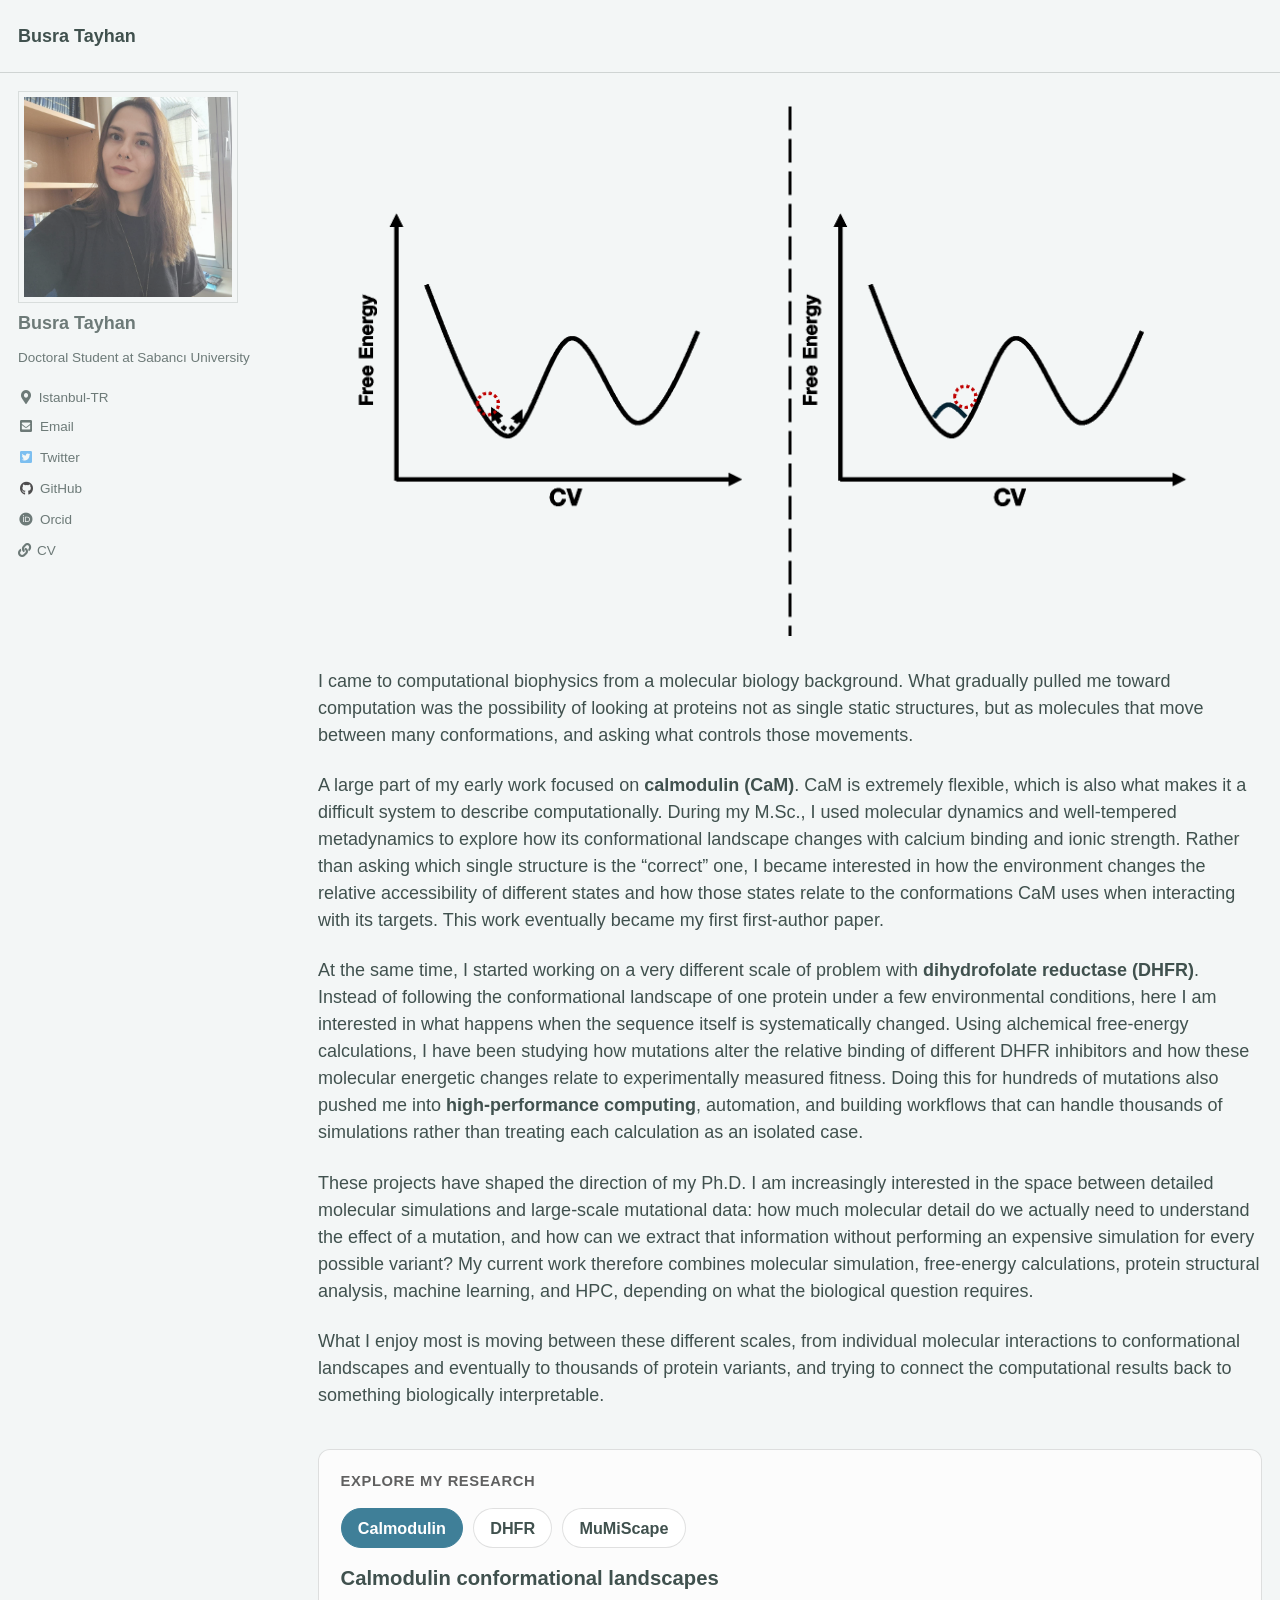
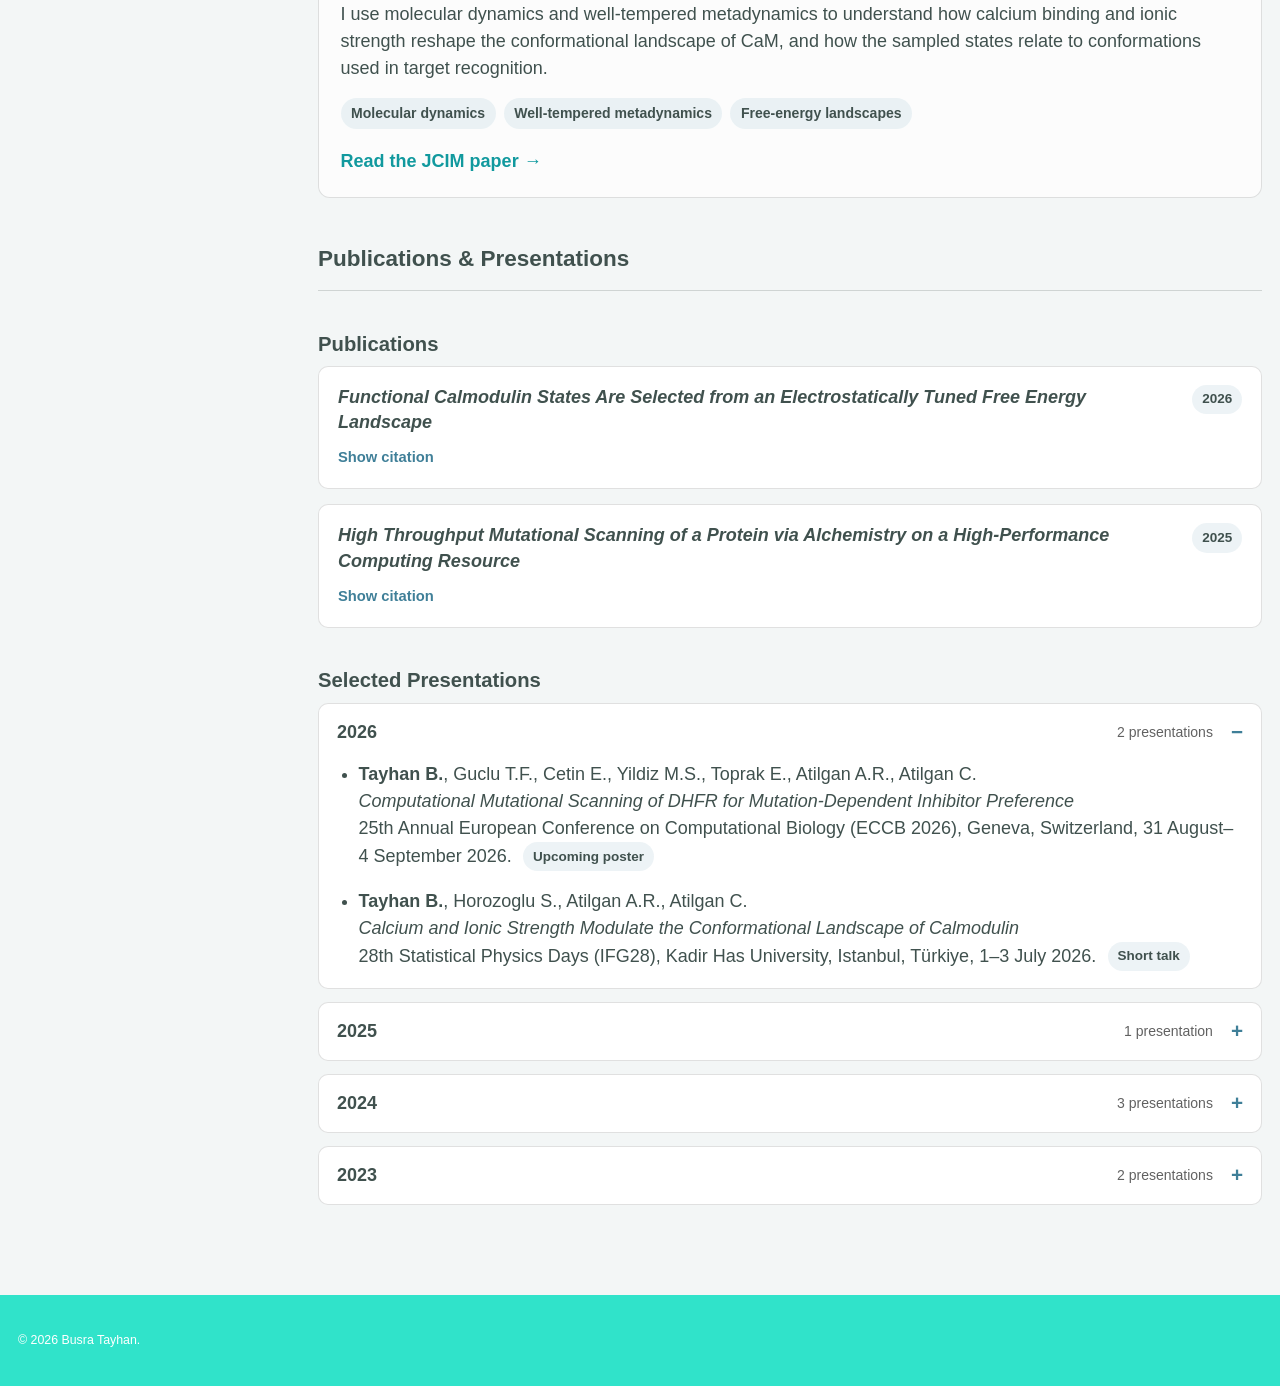
==== commit 1fd26704: "Add files via upload" ====
--- a/index.html
+++ b/index.html
@@ -708,11 +708,15 @@
     <h3>Selected Presentations</h3>
     <div class="year-groups">
       <details class="year-group" open>
-        <summary><span>2026</span><span class="year-count">1 presentation</span></summary>
+        <summary><span>2026</span><span class="year-count">2 presentations</span></summary>
         <ul class="presentation-list">
           <li><strong>Tayhan B.</strong>, Guclu T.F., Cetin E., Yildiz M.S., Toprak E., Atilgan A.R., Atilgan C.<br />
           <em>Computational Mutational Scanning of DHFR for Mutation-Dependent Inhibitor Preference</em><br />
           25th Annual European Conference on Computational Biology (ECCB 2026), Geneva, Switzerland, 31 August–4 September 2026. <span class="presentation-badge">Upcoming poster</span></li>
+
+          <li><strong>Tayhan B.</strong>, Horozoglu S., Atilgan A.R., Atilgan C.<br />
+          <em>Calcium and Ionic Strength Modulate the Conformational Landscape of Calmodulin</em><br />
+          28th Statistical Physics Days (IFG28), Kadir Has University, Istanbul, Türkiye, 1–3 July 2026. <span class="presentation-badge">Short talk</span></li>
         </ul>
       </details>
 
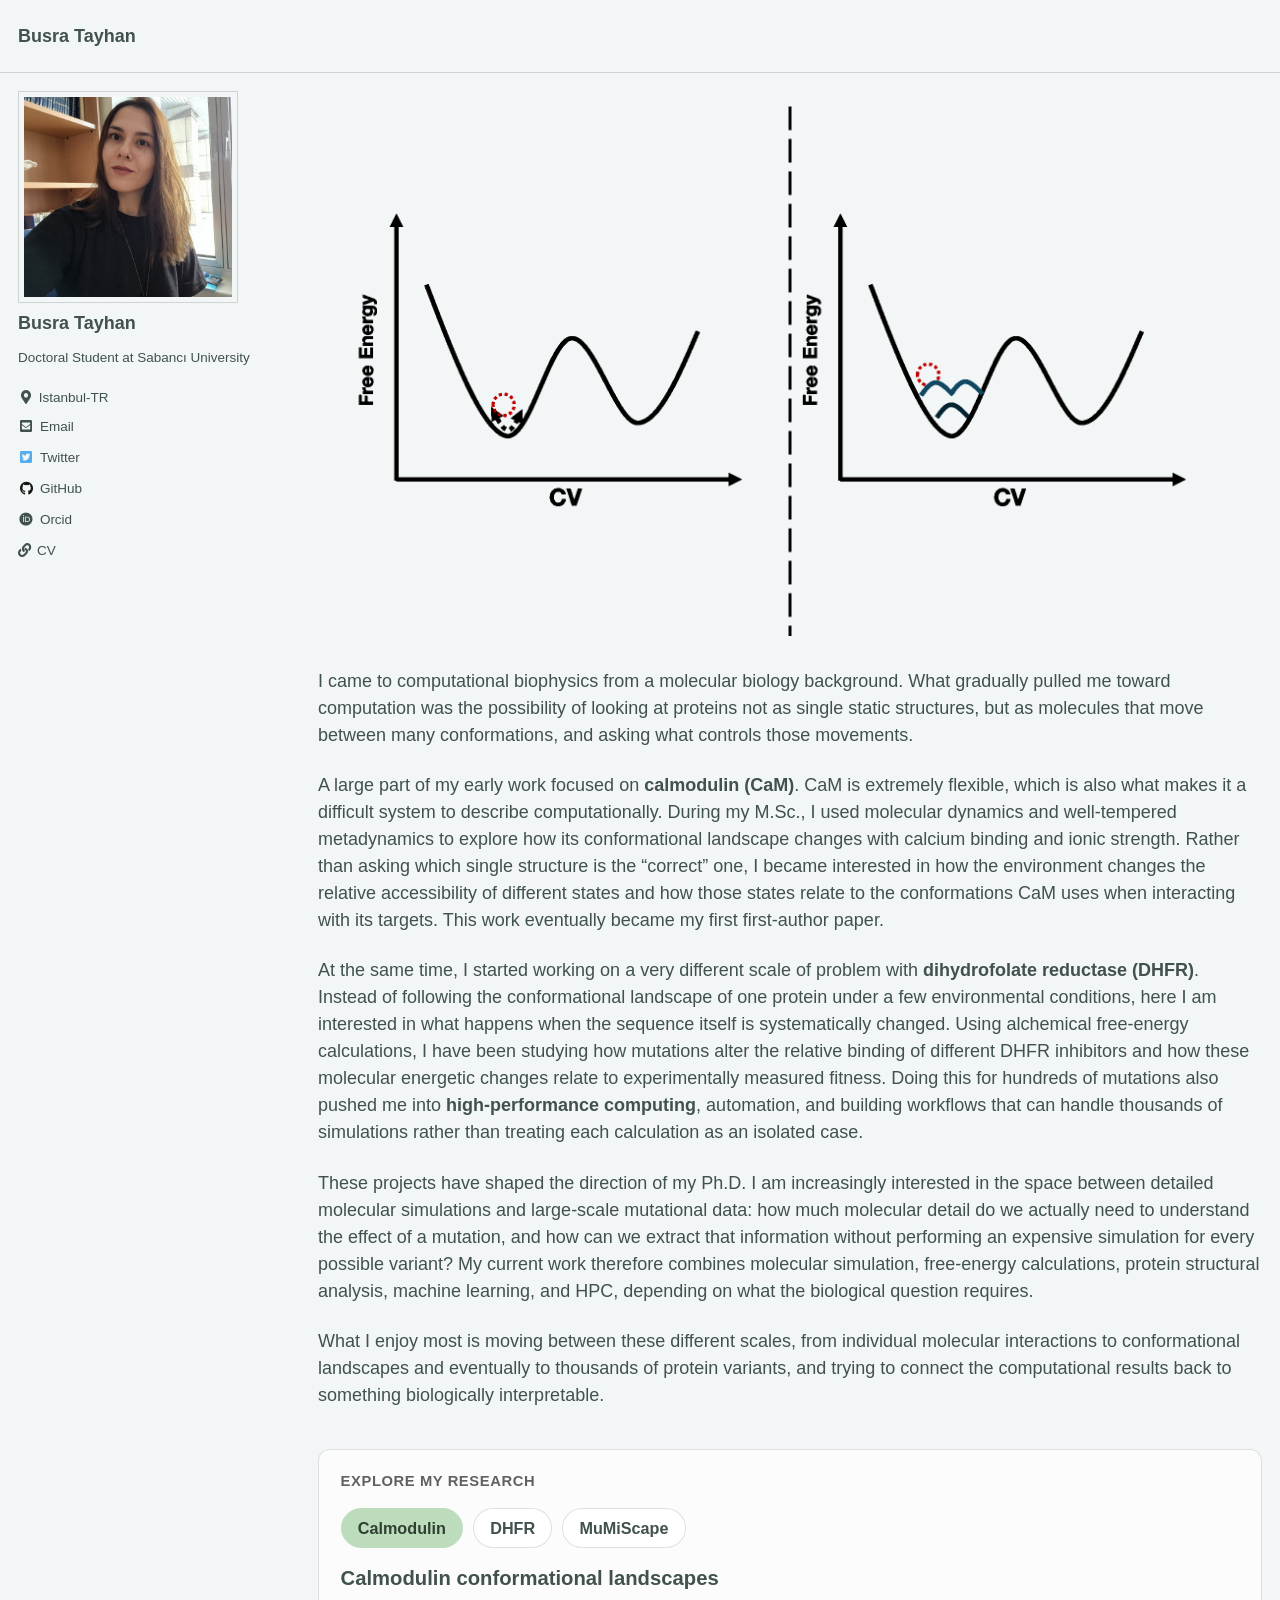
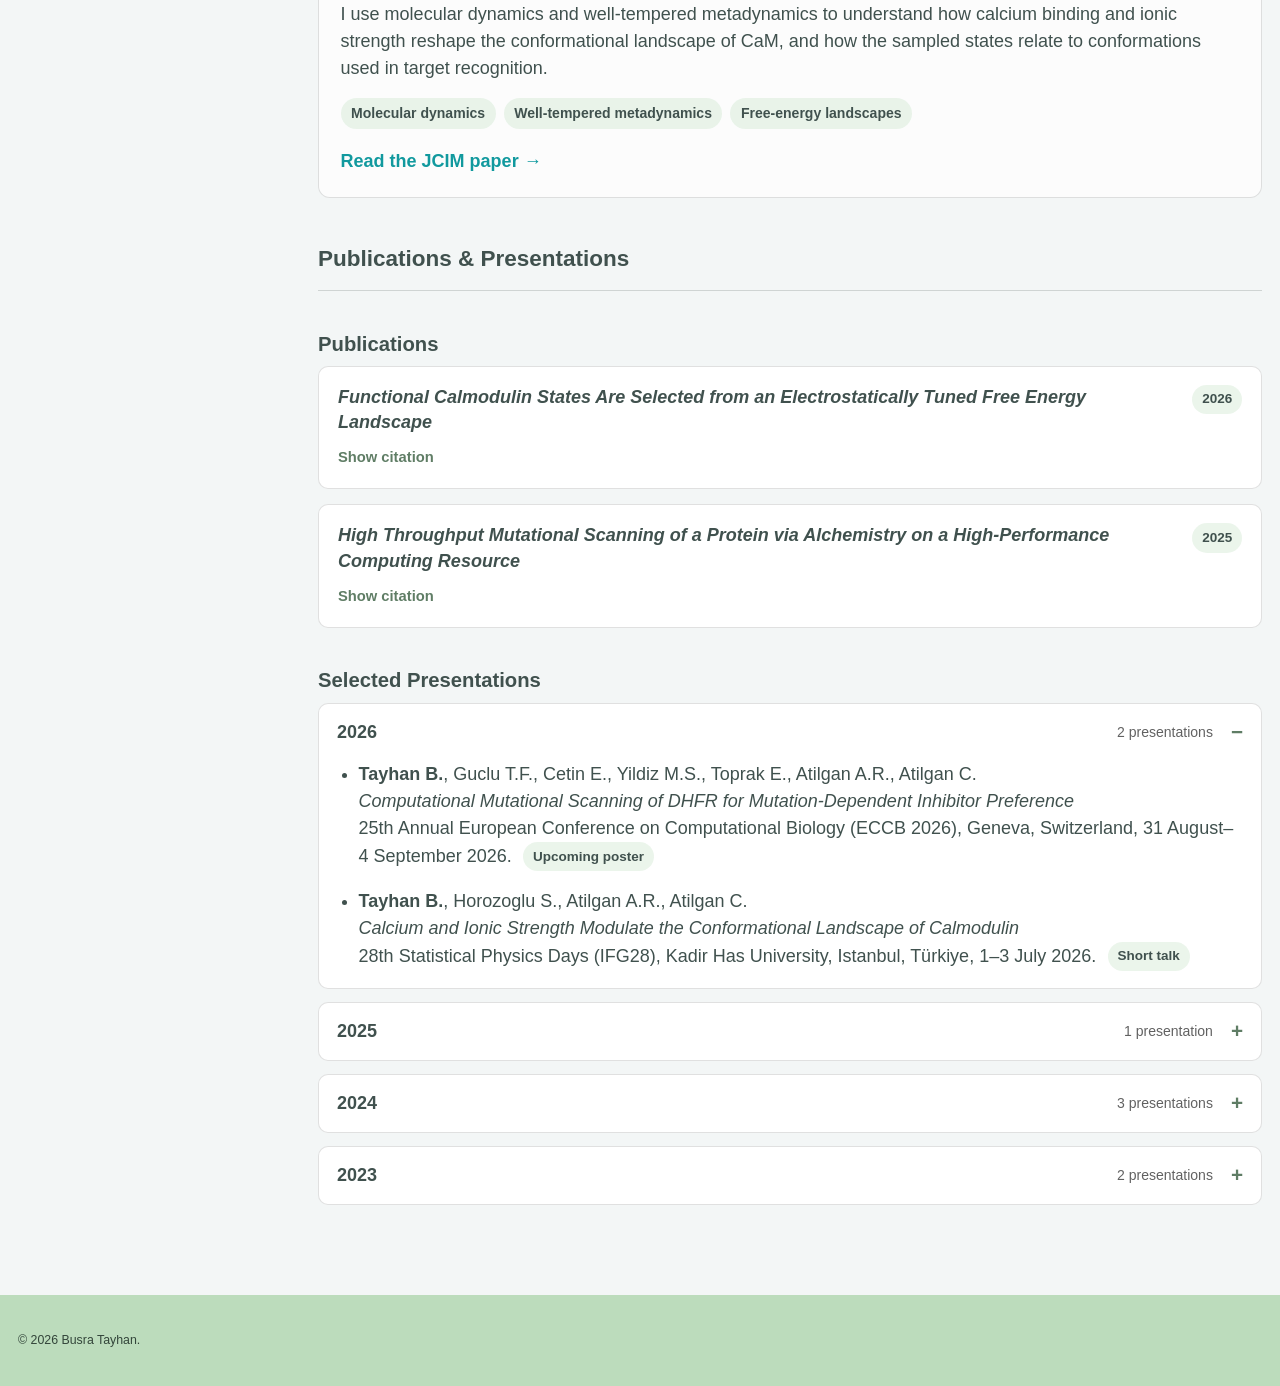
==== commit 1d4223ed: "Add files via upload" ====
--- a/index.html
+++ b/index.html
@@ -92,8 +92,9 @@
 
     <style>
       :root {
-        --bt-accent: #3f7f98;
-        --bt-accent-soft: rgba(63, 127, 152, 0.09);
+        --bt-accent: #BCDCBC;
+        --bt-accent-dark: #5f7d65;
+        --bt-accent-soft: rgba(188, 220, 188, 0.30);
         --bt-border: rgba(0, 0, 0, 0.12);
         --bt-muted: rgba(0, 0, 0, 0.62);
       }
@@ -170,13 +171,13 @@
 
       .research-tab:hover {
         transform: translateY(-1px);
-        border-color: var(--bt-accent);
+        border-color: var(--bt-accent-dark);
       }
 
       .research-tab[aria-selected="true"] {
         border-color: var(--bt-accent);
         background: var(--bt-accent);
-        color: #fff;
+        color: #2f4033;
       }
 
       .research-panel {
@@ -239,7 +240,7 @@
 
       .pub-card:hover {
         transform: translateY(-2px);
-        border-color: var(--bt-accent);
+        border-color: var(--bt-accent-dark);
       }
 
       .pub-card__topline {
@@ -272,7 +273,7 @@
         padding: 0;
         border: 0;
         background: transparent;
-        color: var(--bt-accent);
+        color: var(--bt-accent-dark);
         cursor: pointer;
         font: inherit;
         font-size: 0.82rem;
@@ -323,7 +324,7 @@
 
       .year-group summary::after {
         content: "+";
-        color: var(--bt-accent);
+        color: var(--bt-accent-dark);
         font-size: 1.15rem;
         line-height: 1;
       }
@@ -387,7 +388,7 @@
         border: 1px solid var(--bt-border);
         border-radius: 50%;
         background: rgba(255, 255, 255, 0.94);
-        color: var(--bt-accent);
+        color: var(--bt-accent-dark);
         cursor: pointer;
         font-size: 1.05rem;
         opacity: 0;
@@ -397,13 +398,45 @@
       }
 
       .back-to-top:hover {
-        border-color: var(--bt-accent);
+        border-color: var(--bt-accent-dark);
       }
 
       .back-to-top.is-visible {
         opacity: 1;
         pointer-events: auto;
         transform: translateY(0);
+      }
+
+      /* Keep the palette soft and consistent with the site. */
+      .page__footer {
+        background: #BCDCBC !important;
+        color: #33453a !important;
+      }
+
+      .page__footer a,
+      .page__footer-copyright {
+        color: #33453a !important;
+      }
+
+      /* Keep the profile photo and hero figure fully crisp from the first frame. */
+      .sidebar,
+      .sidebar.sticky,
+      .h-card,
+      .author__avatar,
+      .author__avatar img,
+      .author__avatar img.u-photo,
+      .hero-gif,
+      .hero-gif img {
+        opacity: 1 !important;
+        filter: none !important;
+        -webkit-filter: none !important;
+      }
+
+      .author__avatar,
+      .author__avatar img,
+      .author__avatar img.u-photo {
+        transform: none !important;
+        transition: none !important;
       }
 
       @media (max-width: 600px) {
@@ -818,7 +851,7 @@
         });
       });
 
-      var revealTargets = document.querySelectorAll('.archive > p, .hero-gif, .research-explorer, .archive > h2, .archive > h3, .pub-card, .year-group');
+      var revealTargets = document.querySelectorAll('.archive > p, .research-explorer, .archive > h2, .archive > h3, .pub-card, .year-group');
       Array.prototype.forEach.call(revealTargets, function (element) {
         element.classList.add('reveal-on-scroll');
       });
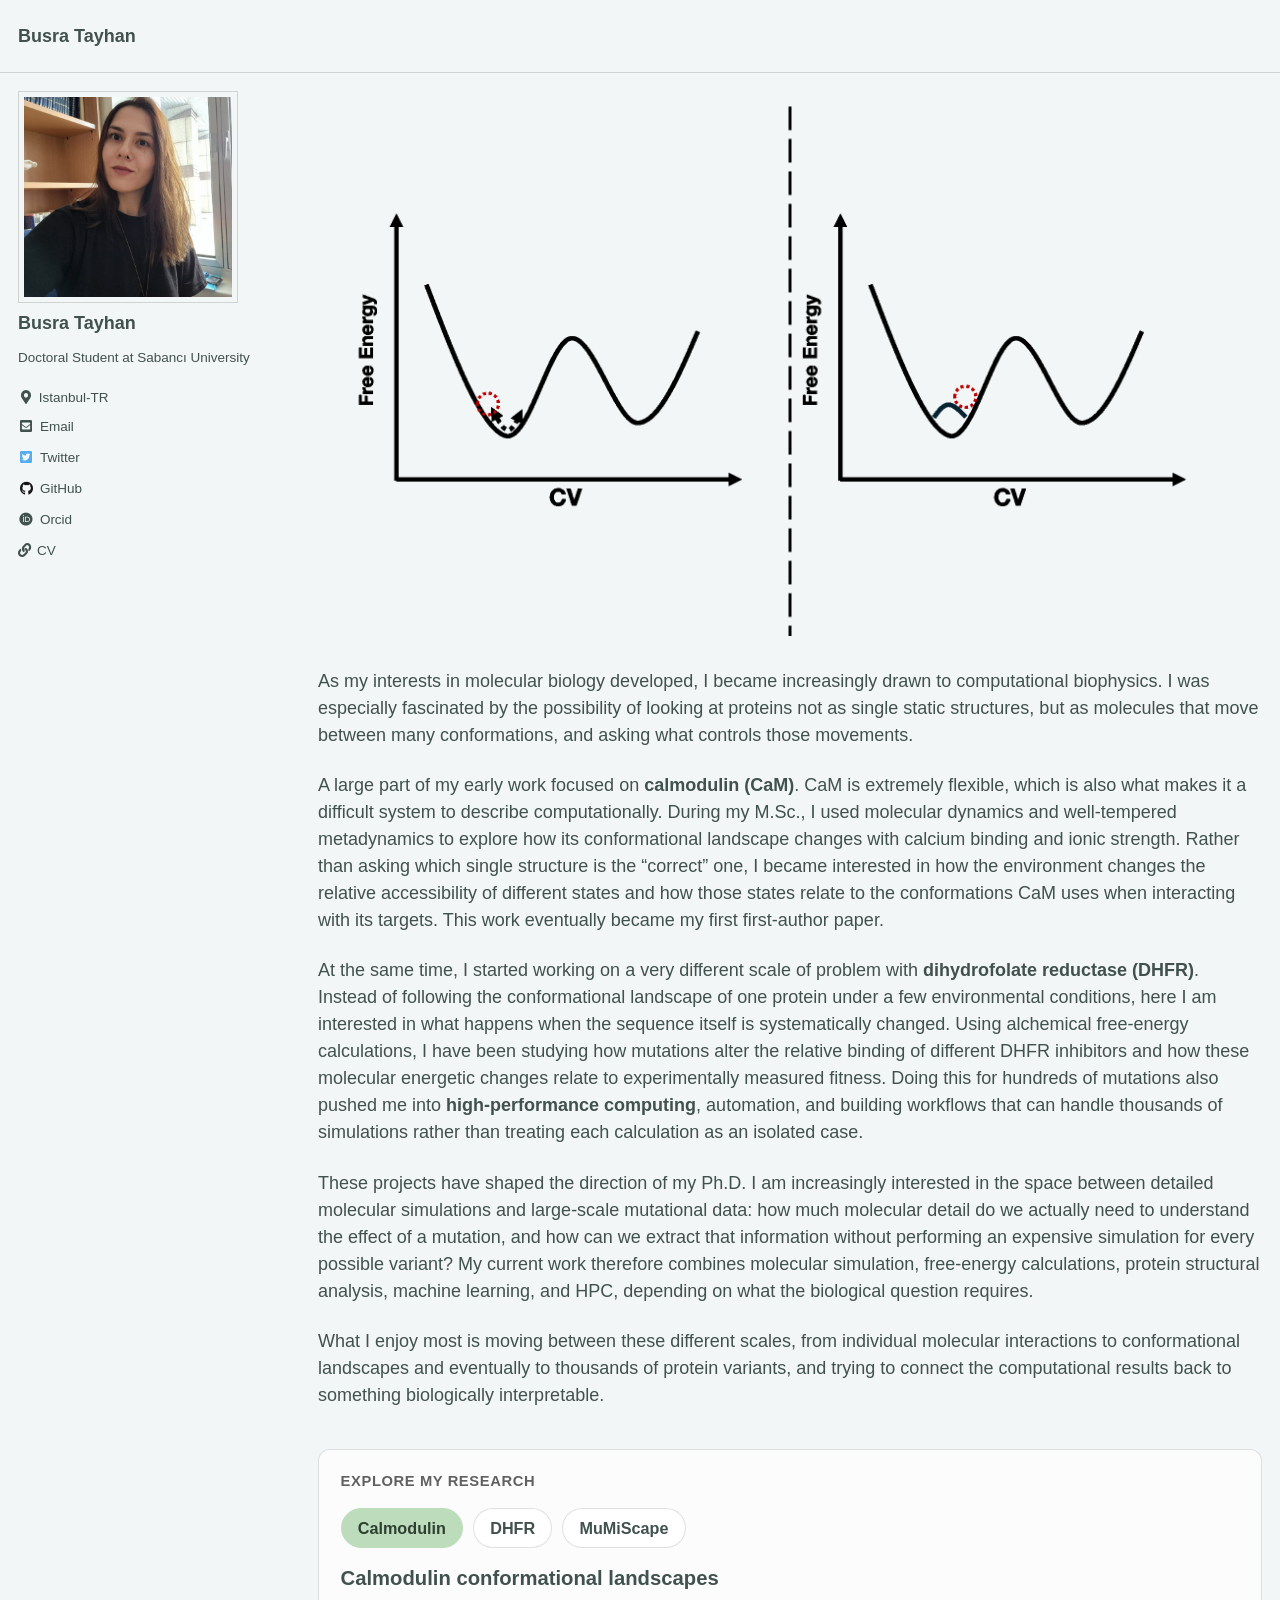
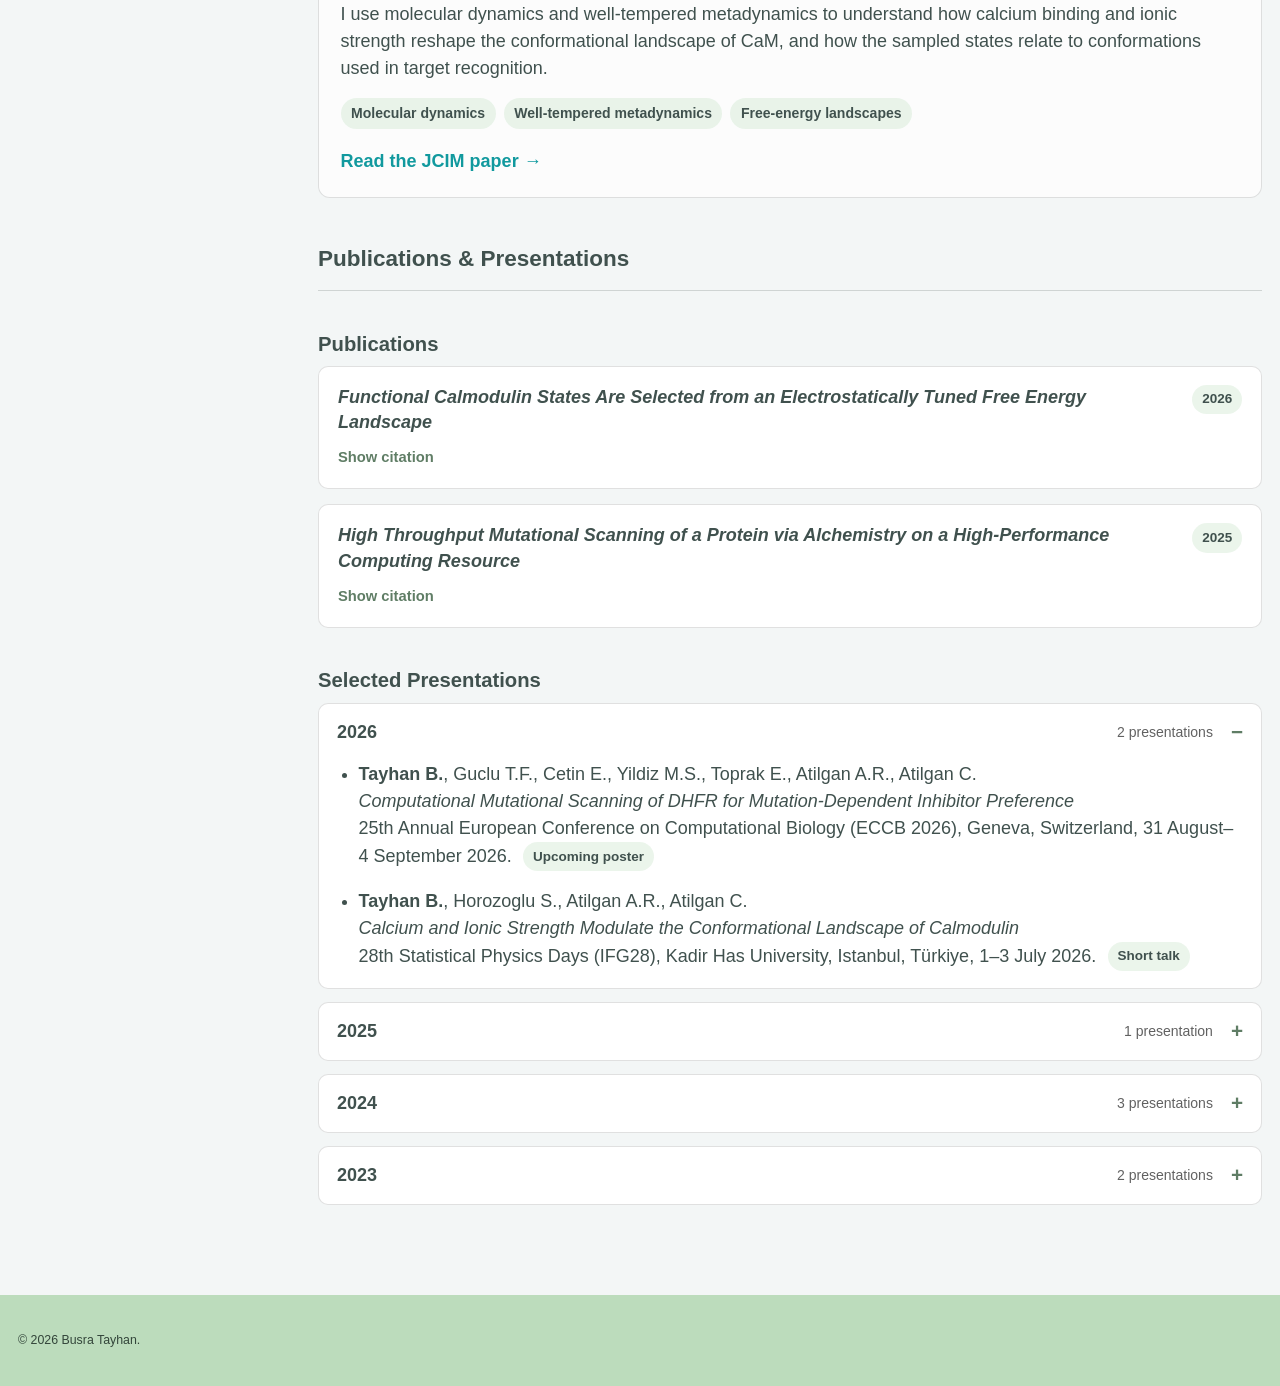
==== commit b78e063d: "index.html" ====
--- a/index.html
+++ b/index.html
@@ -655,7 +655,7 @@
       <img src="/images/busra_metad_gif_29_10.gif" alt="Molecular simulation workflow" />
     </div>
 
-    <p>I came to computational biophysics from a molecular biology background. What gradually pulled me toward computation was the possibility of looking at proteins not as single static structures, but as molecules that move between many conformations, and asking what controls those movements.</p>
+    <p>As my interests in molecular biology developed, I became increasingly drawn to computational biophysics. I was especially fascinated by the possibility of looking at proteins not as single static structures, but as molecules that move between many conformations, and asking what controls those movements.</p>
 
     <p>A large part of my early work focused on <strong>calmodulin (CaM)</strong>. CaM is extremely flexible, which is also what makes it a difficult system to describe computationally. During my M.Sc., I used molecular dynamics and well-tempered metadynamics to explore how its conformational landscape changes with calcium binding and ionic strength. Rather than asking which single structure is the “correct” one, I became interested in how the environment changes the relative accessibility of different states and how those states relate to the conformations CaM uses when interacting with its targets. This work eventually became my first first-author paper.</p>
 
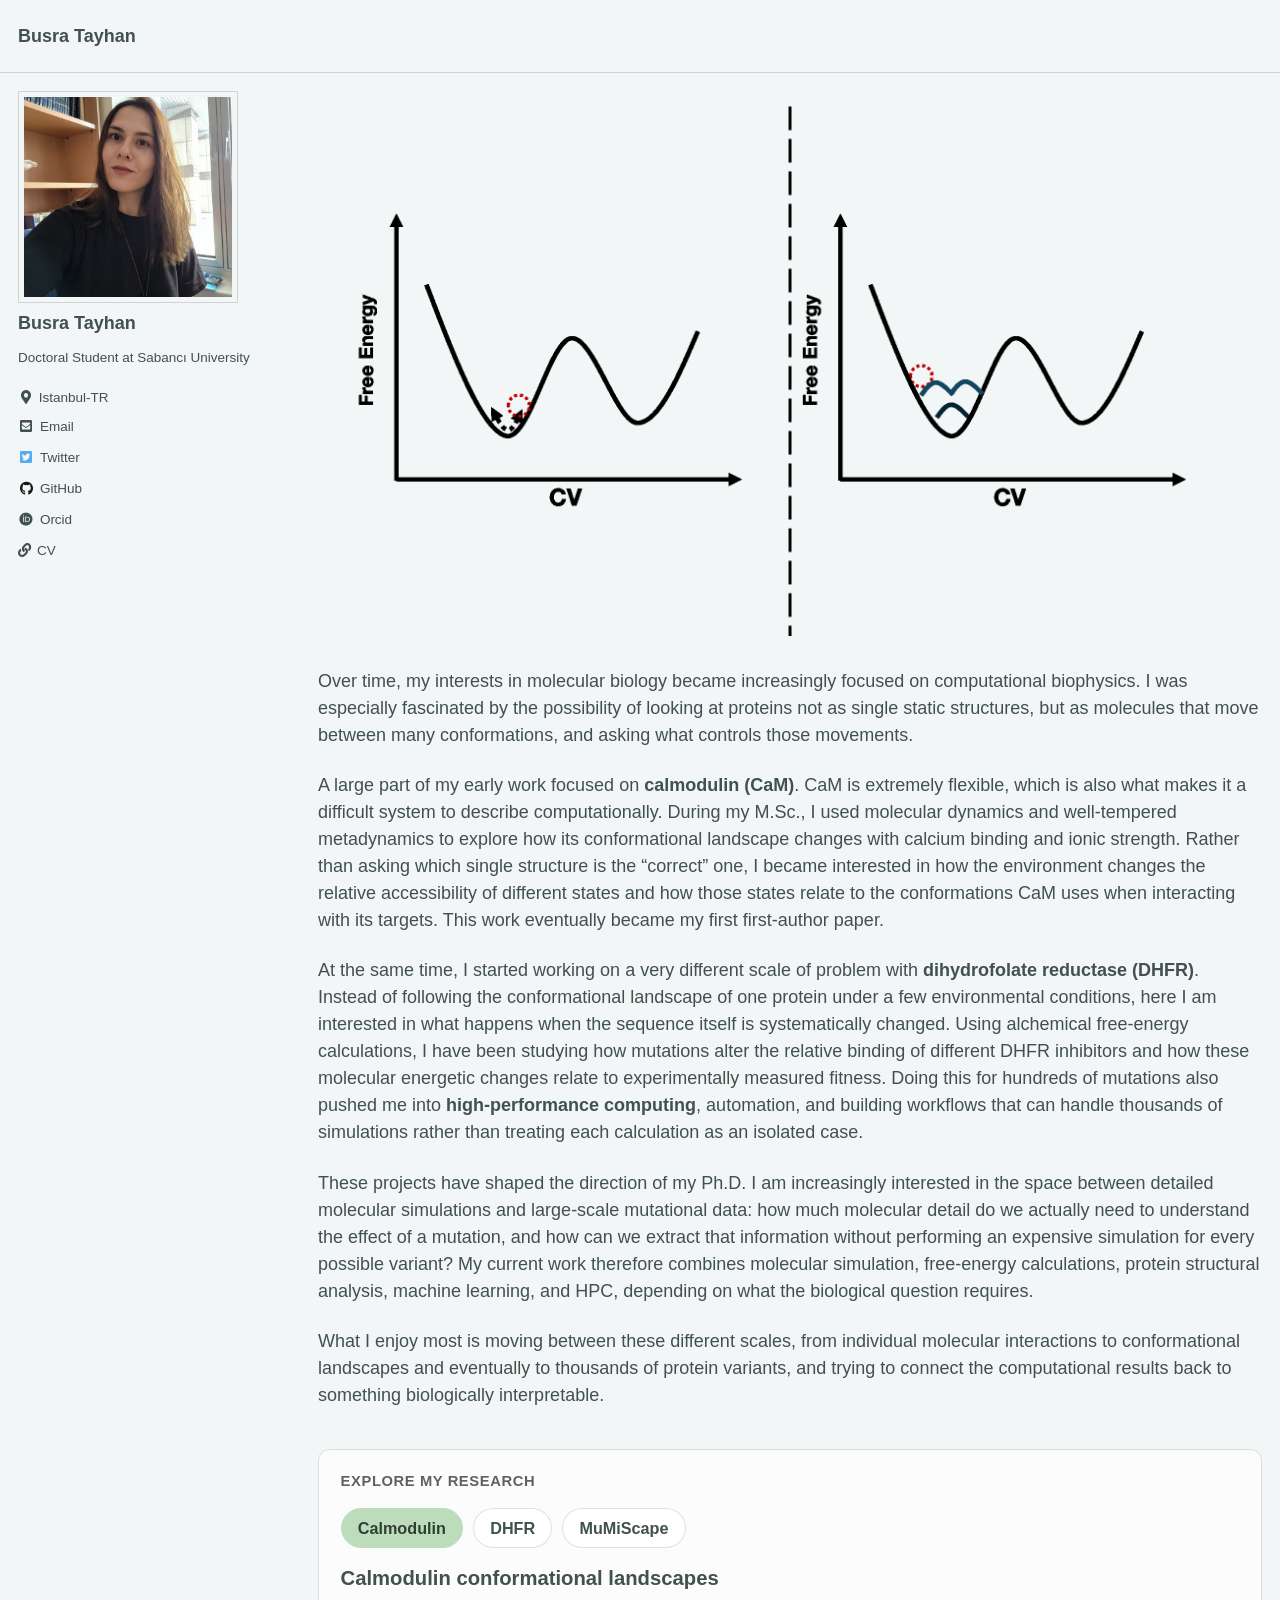
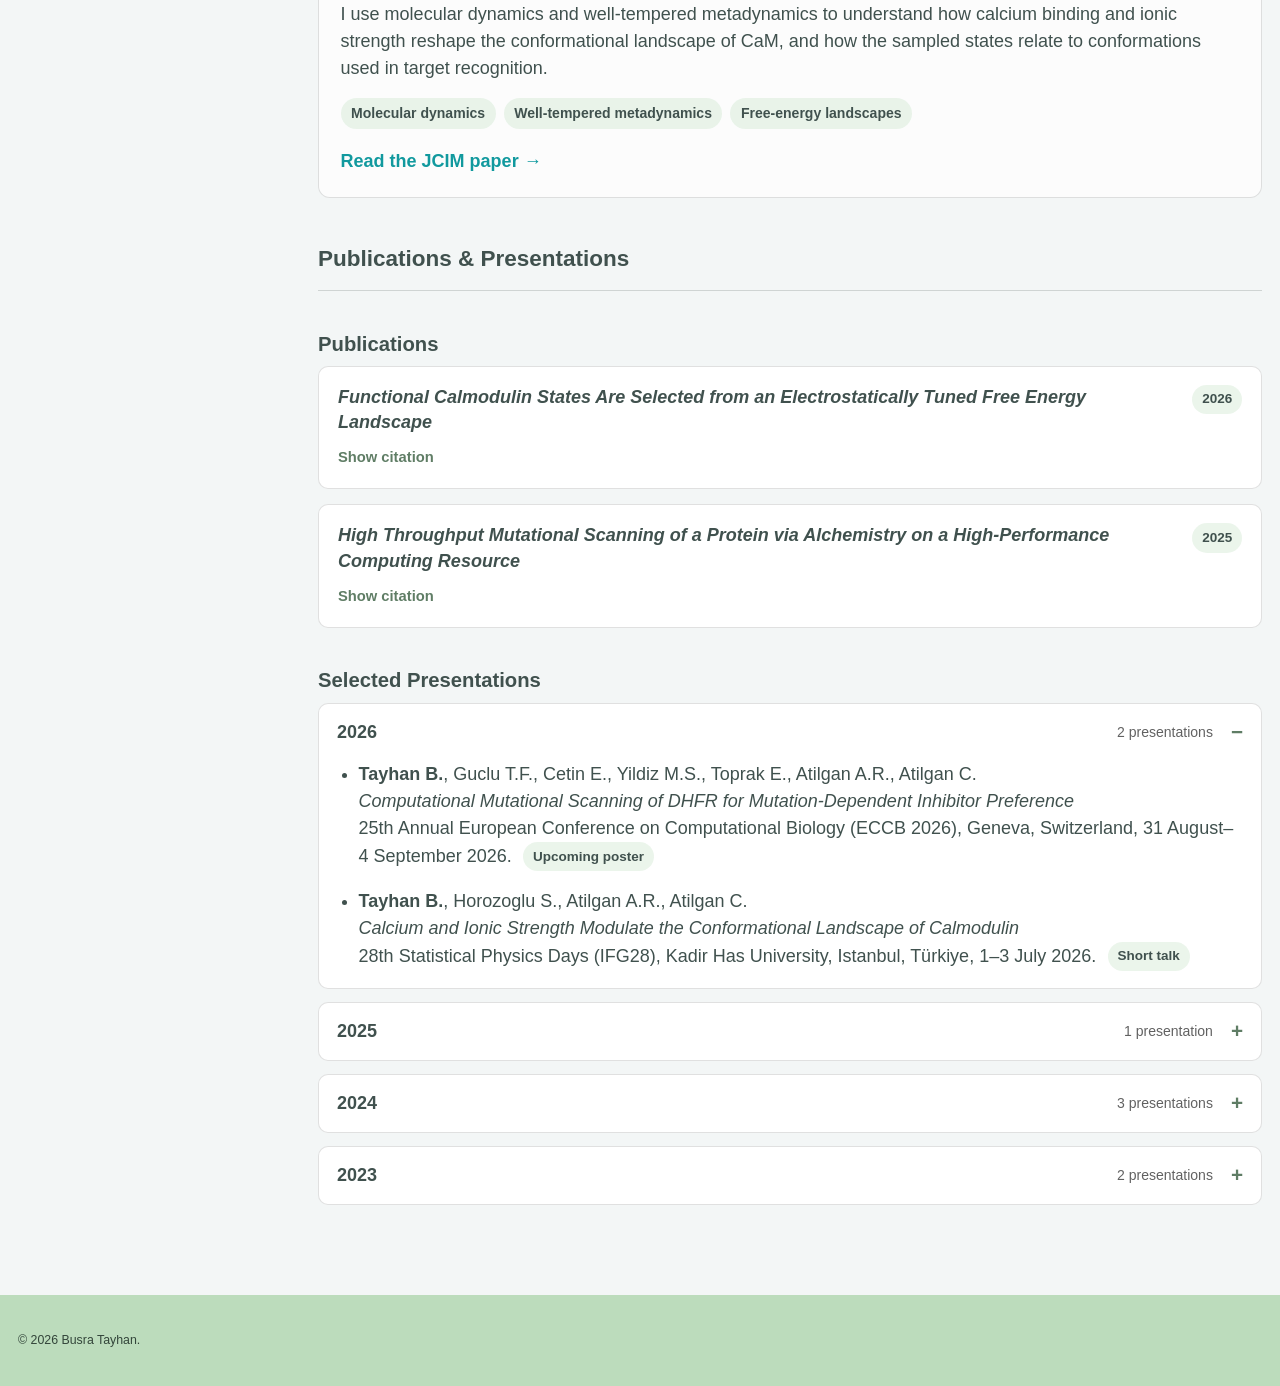
==== commit f367bda8: "index.html" ====
--- a/index.html
+++ b/index.html
@@ -655,7 +655,7 @@
       <img src="/images/busra_metad_gif_29_10.gif" alt="Molecular simulation workflow" />
     </div>
 
-    <p>As my interests in molecular biology developed, I became increasingly drawn to computational biophysics. I was especially fascinated by the possibility of looking at proteins not as single static structures, but as molecules that move between many conformations, and asking what controls those movements.</p>
+    <p>Over time, my interests in molecular biology became increasingly focused on computational biophysics. I was especially fascinated by the possibility of looking at proteins not as single static structures, but as molecules that move between many conformations, and asking what controls those movements.</p>
 
     <p>A large part of my early work focused on <strong>calmodulin (CaM)</strong>. CaM is extremely flexible, which is also what makes it a difficult system to describe computationally. During my M.Sc., I used molecular dynamics and well-tempered metadynamics to explore how its conformational landscape changes with calcium binding and ionic strength. Rather than asking which single structure is the “correct” one, I became interested in how the environment changes the relative accessibility of different states and how those states relate to the conformations CaM uses when interacting with its targets. This work eventually became my first first-author paper.</p>
 
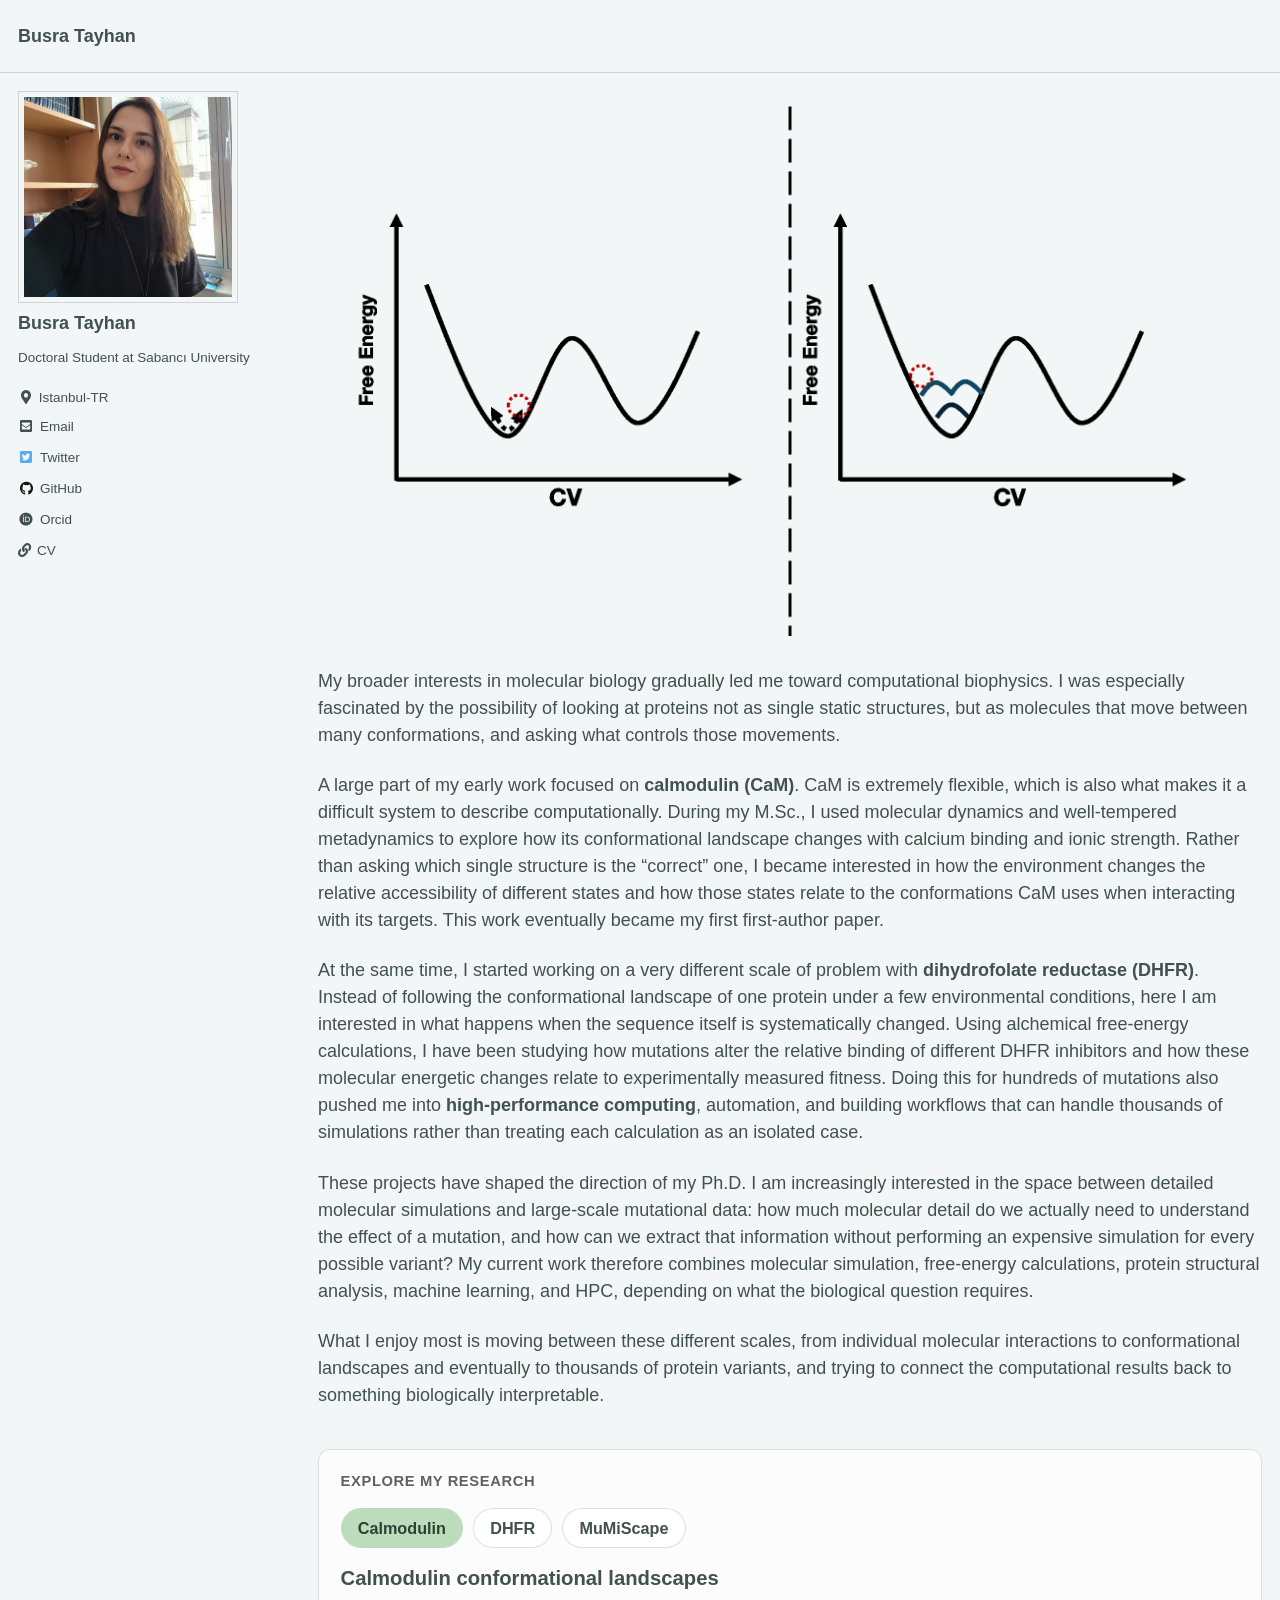
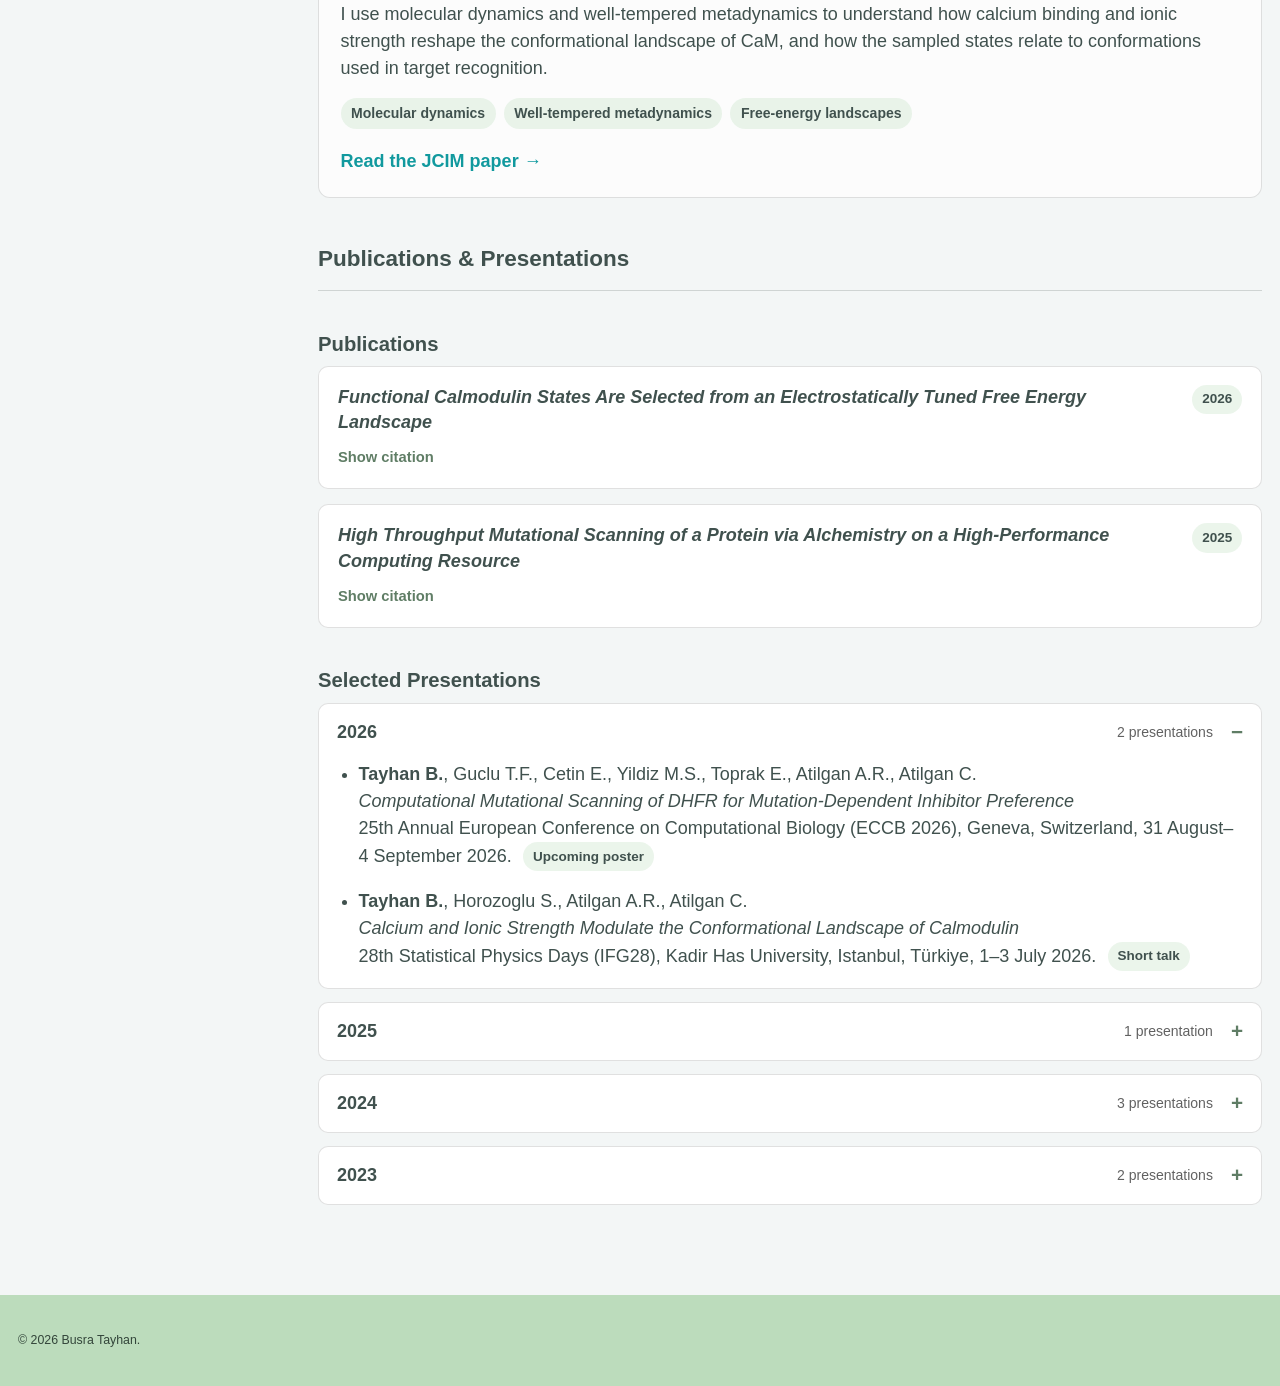
==== commit 14734cef: "index.html" ====
--- a/index.html
+++ b/index.html
@@ -655,7 +655,7 @@
       <img src="/images/busra_metad_gif_29_10.gif" alt="Molecular simulation workflow" />
     </div>
 
-    <p>Over time, my interests in molecular biology became increasingly focused on computational biophysics. I was especially fascinated by the possibility of looking at proteins not as single static structures, but as molecules that move between many conformations, and asking what controls those movements.</p>
+    <p>My broader interests in molecular biology gradually led me toward computational biophysics. I was especially fascinated by the possibility of looking at proteins not as single static structures, but as molecules that move between many conformations, and asking what controls those movements.</p>
 
     <p>A large part of my early work focused on <strong>calmodulin (CaM)</strong>. CaM is extremely flexible, which is also what makes it a difficult system to describe computationally. During my M.Sc., I used molecular dynamics and well-tempered metadynamics to explore how its conformational landscape changes with calcium binding and ionic strength. Rather than asking which single structure is the “correct” one, I became interested in how the environment changes the relative accessibility of different states and how those states relate to the conformations CaM uses when interacting with its targets. This work eventually became my first first-author paper.</p>
 
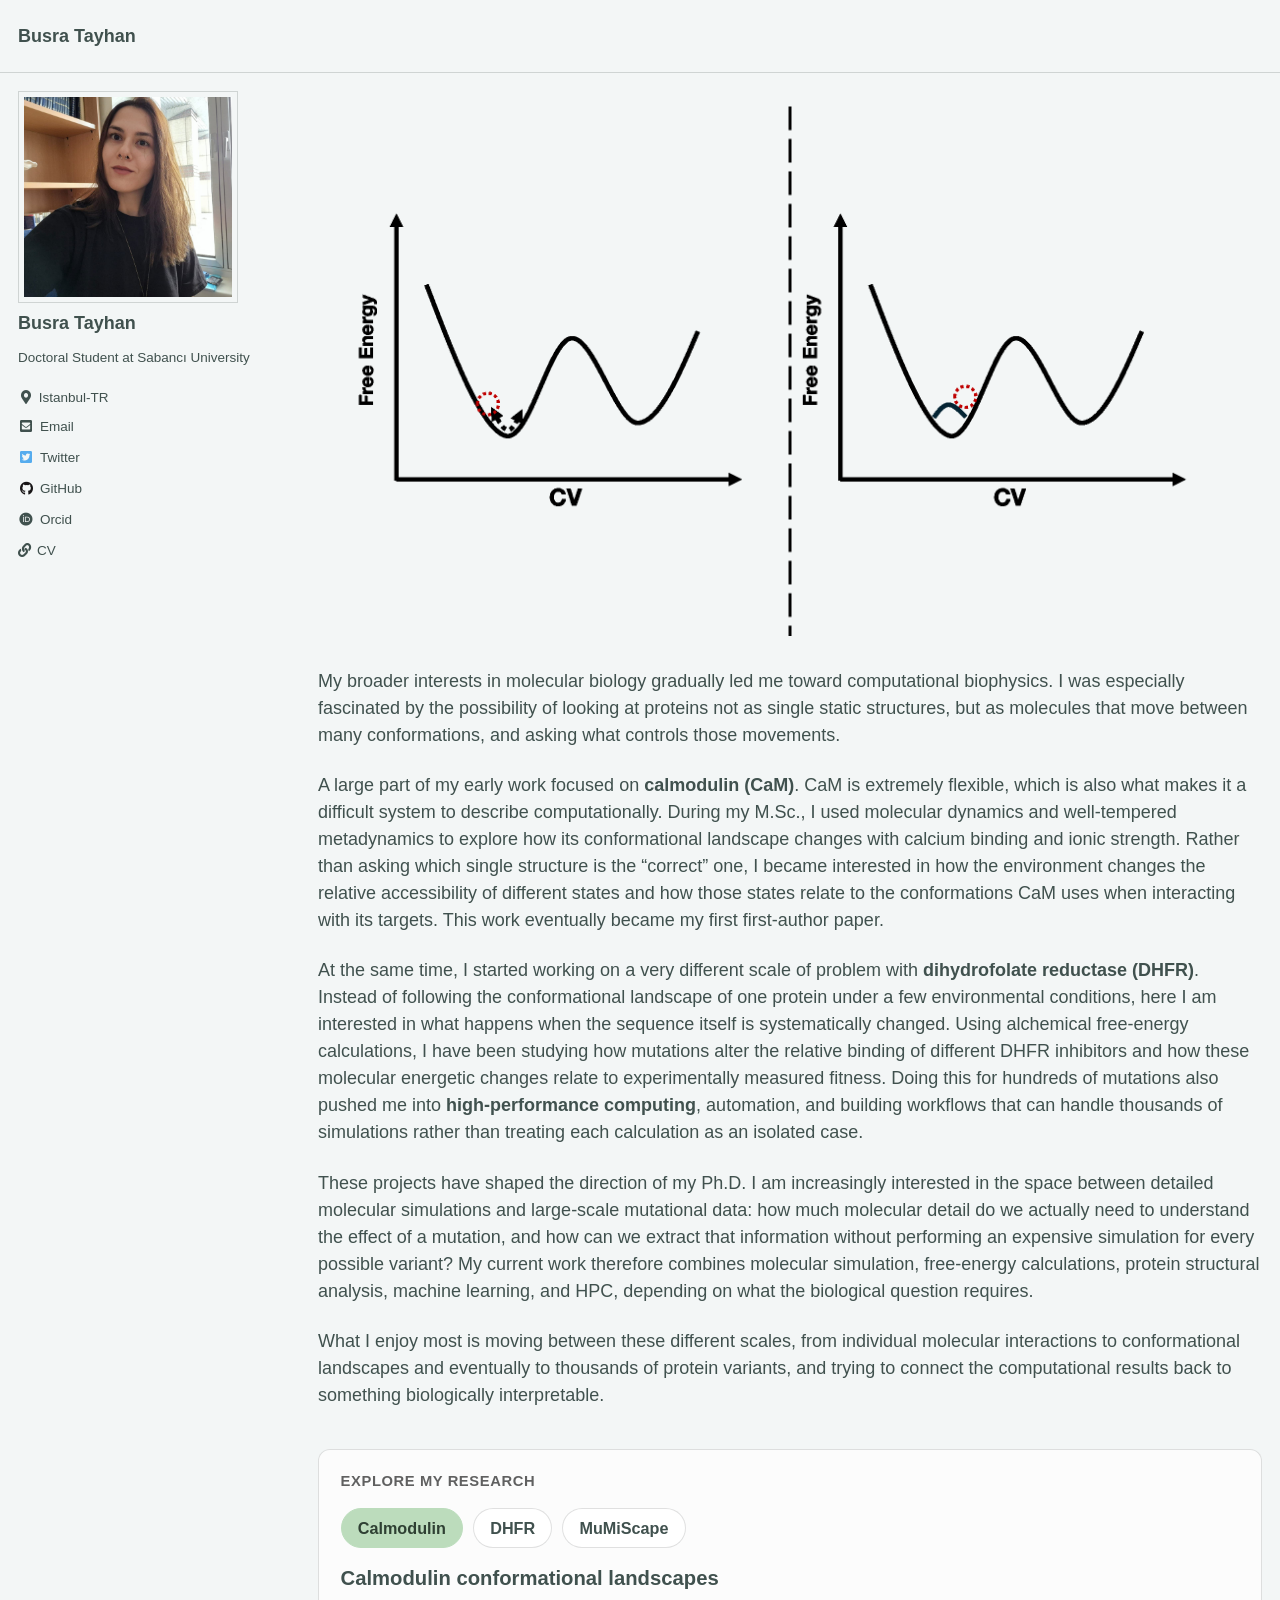
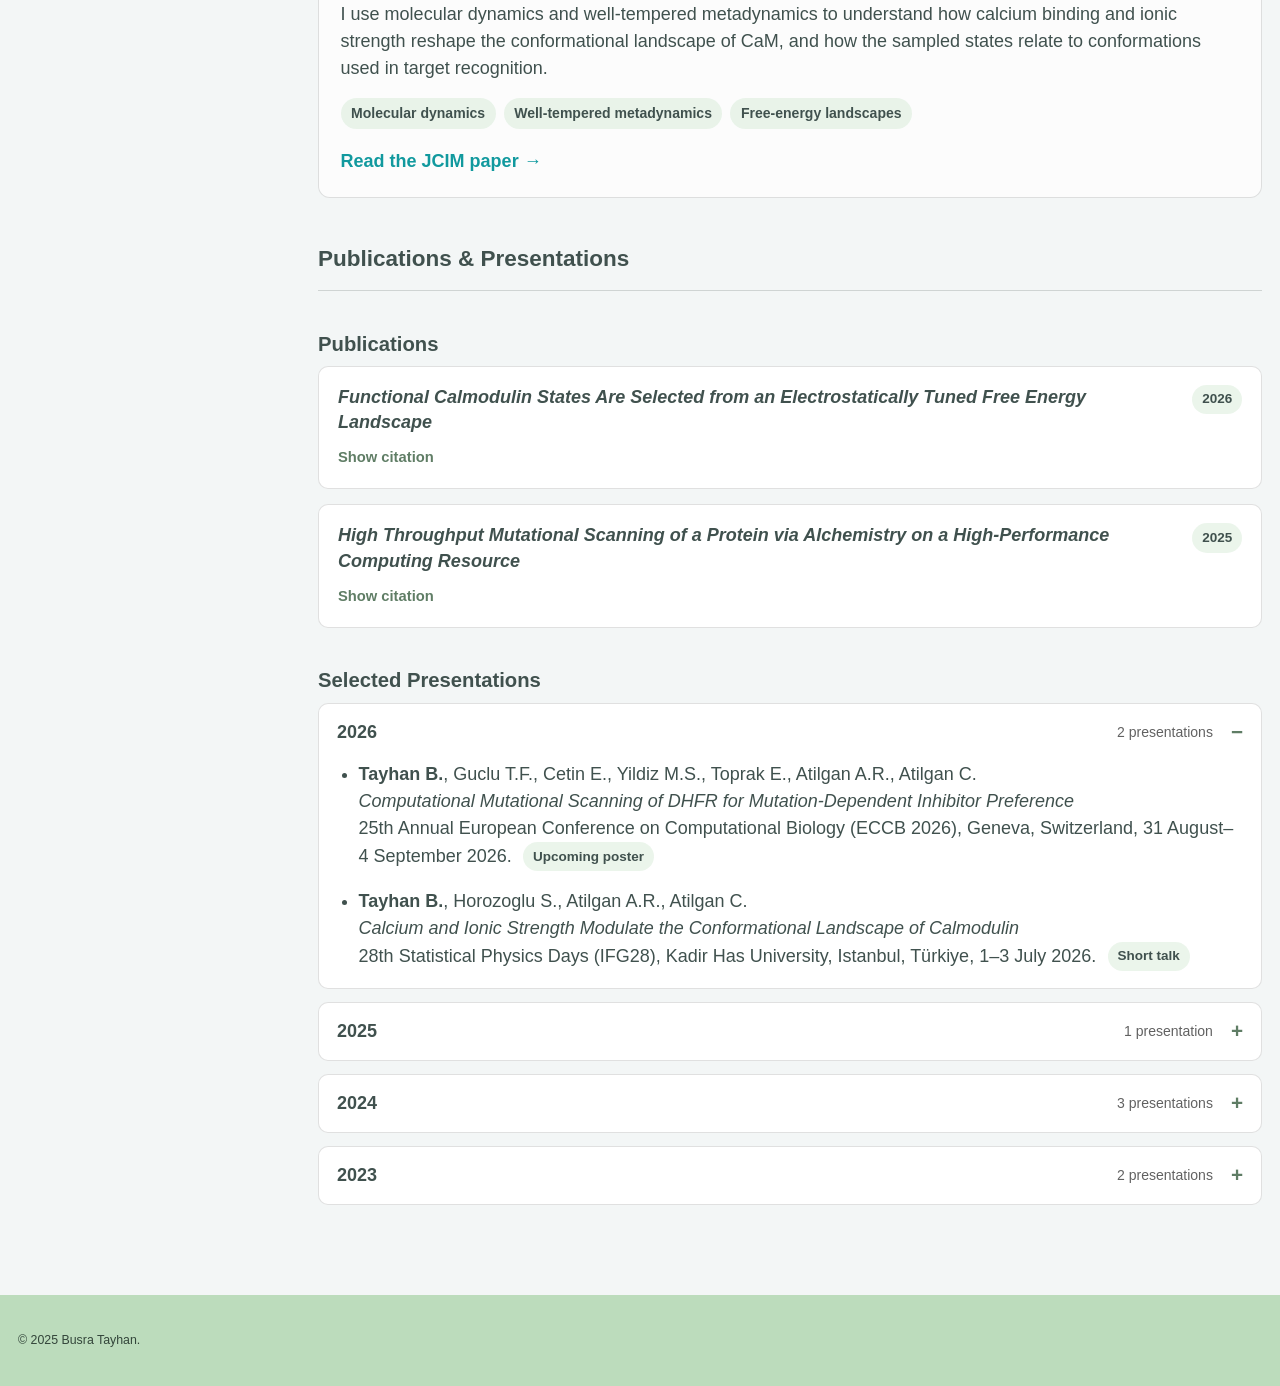
==== commit 312db590: "index.html" ====
--- a/index.html
+++ b/index.html
@@ -807,7 +807,7 @@
 <!-- end custom footer snippets -->
         
 
-<div class="page__footer-copyright">&copy; 2026 Busra Tayhan.</div>
+<div class="page__footer-copyright">&copy; 2025 Busra Tayhan.</div>
 
       </footer>
     </div>
